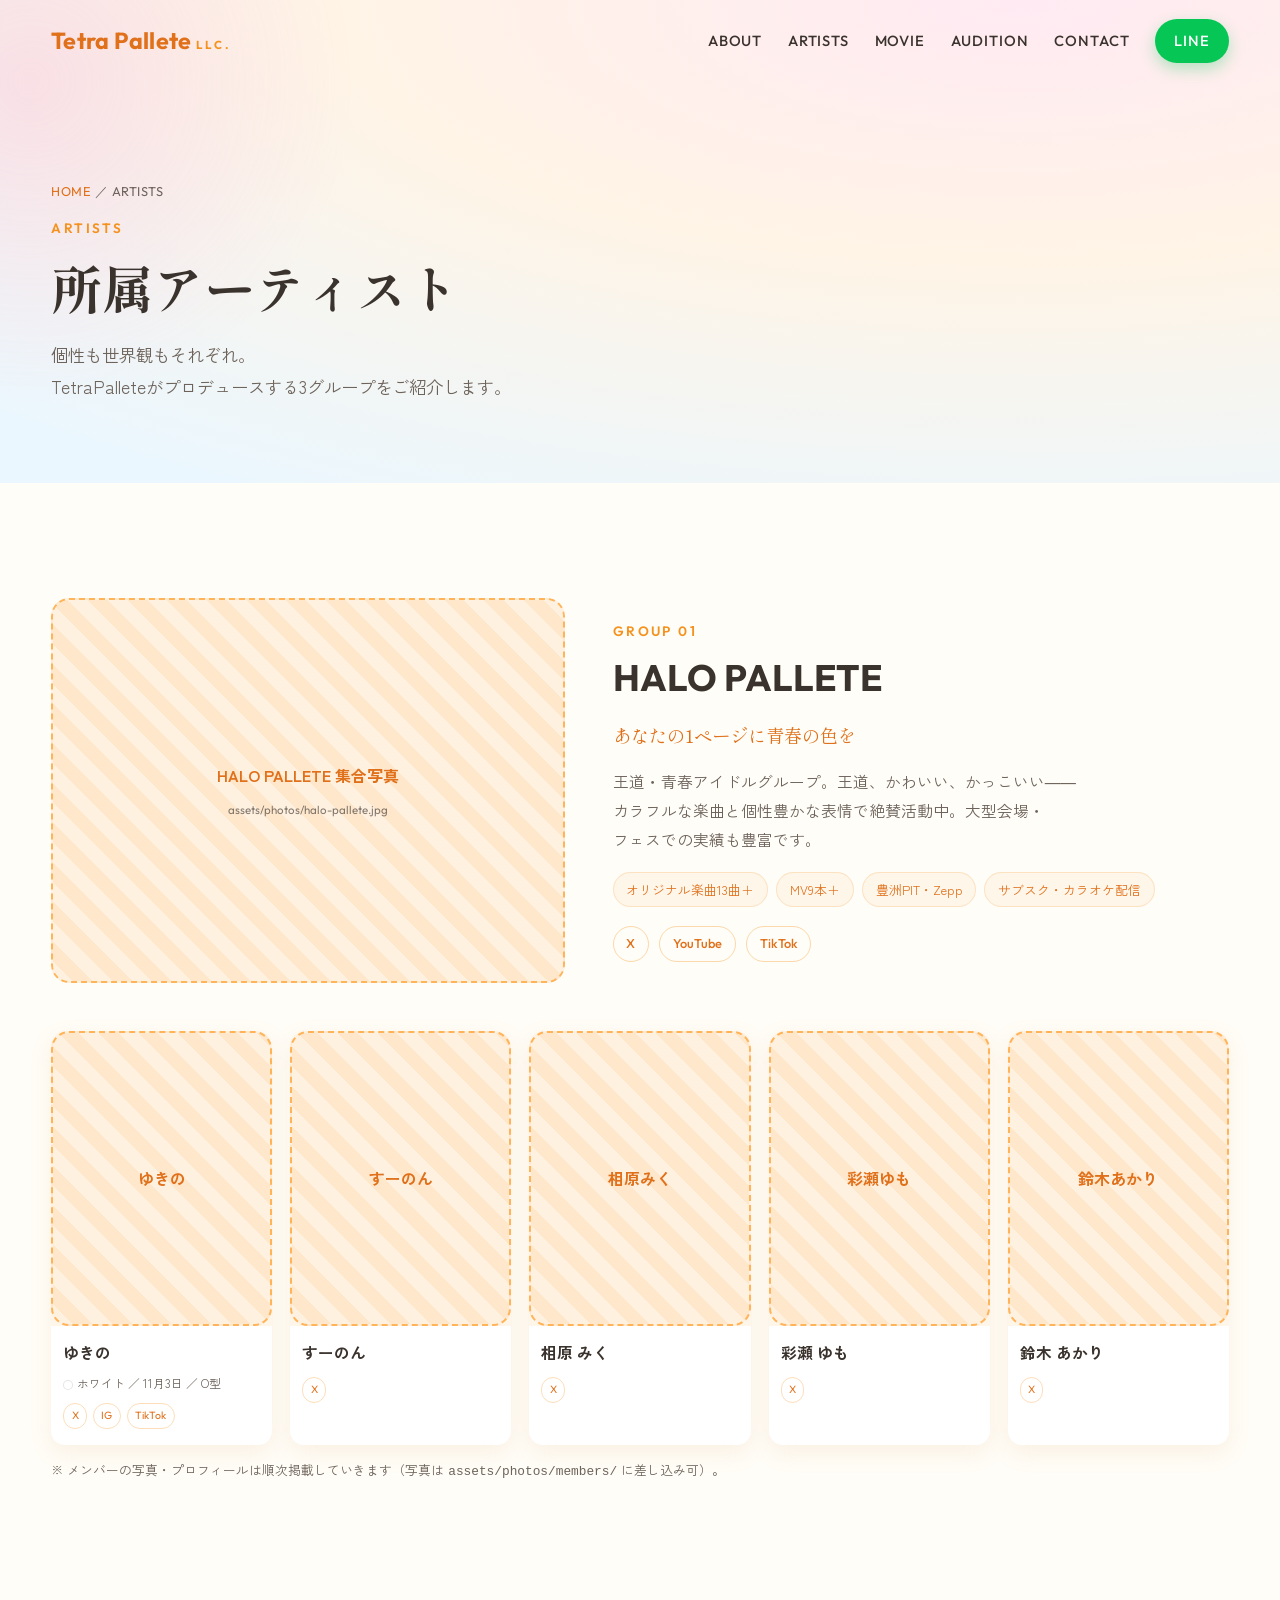
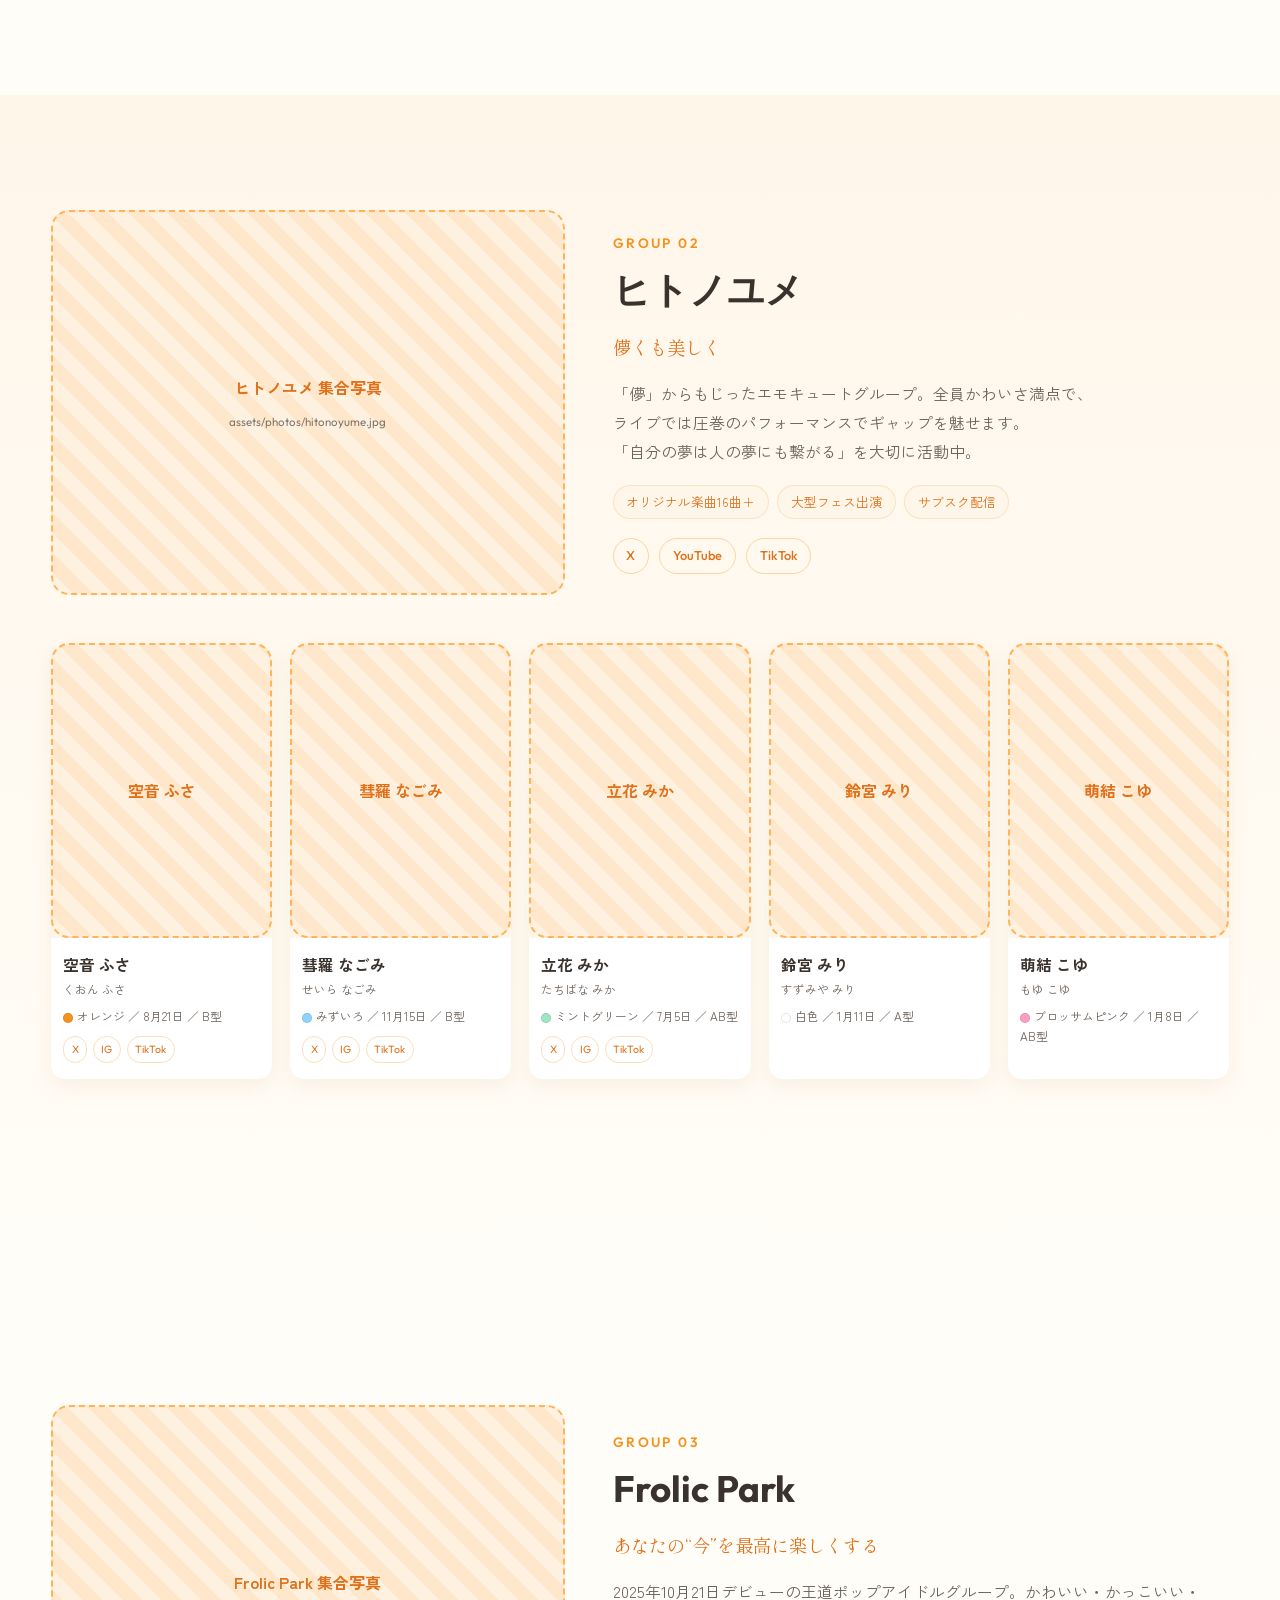
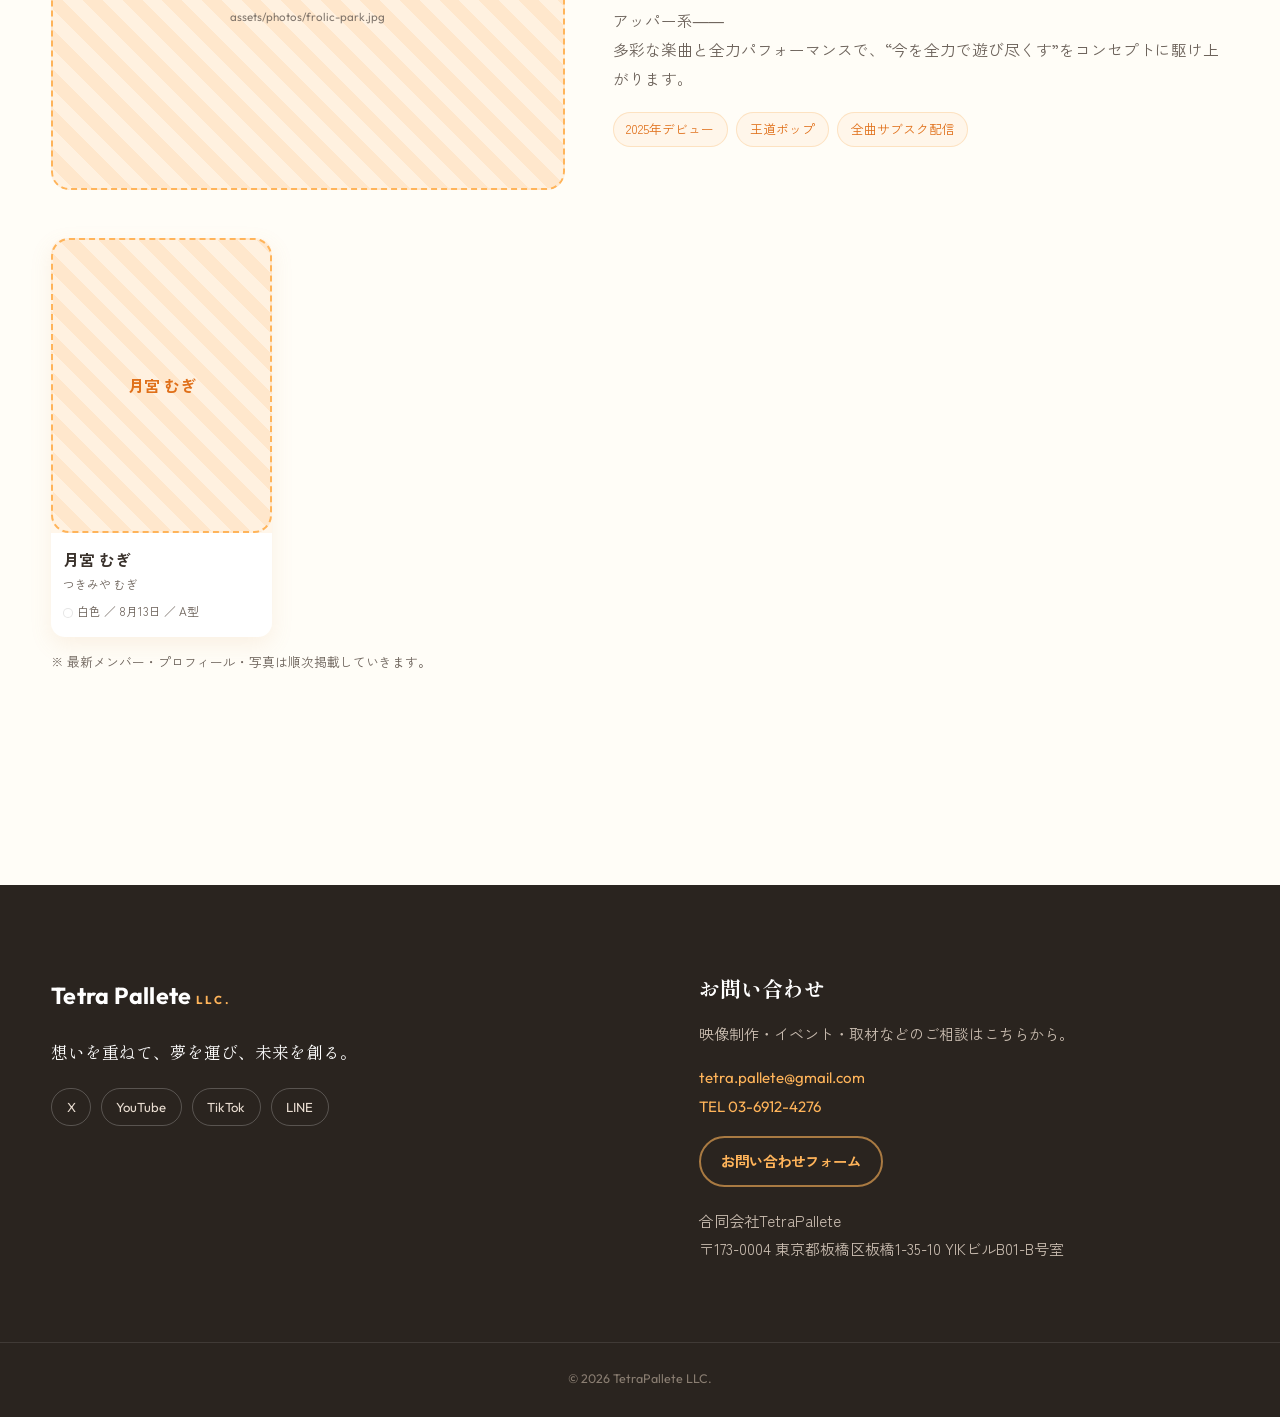
==== artists.html @ 18741660 "TetraPallete 公式サイト 初版（TOP/ARTISTS/MOVIE/AUDITION/CONTACT） - 静的サイト（HTML/CSS/JS）。写真・ロゴ・動画・フォーム送信先は差し込み" ====
<!DOCTYPE html>
<html lang="ja">
<head>
<meta charset="UTF-8">
<meta name="viewport" content="width=device-width, initial-scale=1.0">
<title>アーティスト｜合同会社TetraPallete（HALO PALLETE・ヒトノユメ・Frolic Park）</title>
<meta name="description" content="合同会社TetraPalleteの所属アーティスト。HALO PALLETE・ヒトノユメ・Frolic Park、各グループのコンセプトとメンバープロフィールを紹介します。">
<meta property="og:title" content="アーティスト｜合同会社TetraPallete">
<meta property="og:description" content="HALO PALLETE・ヒトノユメ・Frolic Park。所属アーティストを紹介。">
<meta property="og:type" content="website">
<link rel="icon" href="assets/logo/favicon.svg" type="image/svg+xml">
<link rel="preconnect" href="https://fonts.googleapis.com">
<link rel="preconnect" href="https://fonts.gstatic.com" crossorigin>
<link href="https://fonts.googleapis.com/css2?family=Outfit:wght@400;500;600;700&family=Shippori+Mincho:wght@500;600;700&family=Zen+Kaku+Gothic+New:wght@400;500;700&display=swap" rel="stylesheet">
<link rel="stylesheet" href="css/style.css">
</head>
<body id="top">

<header class="site-header" id="siteHeader">
  <div class="container header__inner">
    <a class="logo" href="index.html" aria-label="TetraPallete ホーム">
      <img class="logo__img" src="assets/logo/logo.svg" alt="合同会社TetraPallete" onerror="this.classList.add('is-missing')">
      <span class="logo__fallback">Tetra&nbsp;Pallete<small>LLC.</small></span>
    </a>
    <nav class="nav" id="nav">
      <a href="index.html#about">ABOUT</a>
      <a href="artists.html" aria-current="page">ARTISTS</a>
      <a href="movie.html">MOVIE</a>
      <a href="audition.html">AUDITION</a>
      <a href="contact.html">CONTACT</a>
      <a class="btn-line" href="https://lin.ee/KdHDhzV" target="_blank" rel="noopener">LINE</a>
    </nav>
    <button class="nav-toggle" id="navToggle" aria-label="メニューを開く" aria-expanded="false"><span></span><span></span><span></span></button>
  </div>
</header>

<section class="page-hero">
  <div class="hero__blob hero__blob--1" aria-hidden="true"></div>
  <div class="container page-hero__inner">
    <p class="crumb"><a href="index.html">HOME</a> ／ ARTISTS</p>
    <p class="page-hero__en">ARTISTS</p>
    <h1 class="page-hero__title">所属アーティスト</h1>
    <p class="page-hero__lead">個性も世界観もそれぞれ。TetraPalleteがプロデュースする3グループをご紹介します。</p>
  </div>
</section>

<!-- HALO PALLETE -->
<section class="section" id="halo">
  <div class="container group-block">
    <div class="group-head">
      <div class="frame frame--artist" style="aspect-ratio:4/3">
        <img src="assets/photos/halo-pallete.jpg" alt="HALO PALLETE" onerror="this.classList.add('is-missing')">
        <span class="frame__label">HALO PALLETE 集合写真<small>assets/photos/halo-pallete.jpg</small></span>
      </div>
      <div>
        <p class="page-hero__en">GROUP 01</p>
        <h2 class="group-head__name">HALO PALLETE</h2>
        <p class="group-head__concept">あなたの1ページに青春の色を</p>
        <p class="group-head__desc">王道・青春アイドルグループ。王道、かわいい、かっこいい――カラフルな楽曲と個性豊かな表情で絶賛活動中。大型会場・フェスでの実績も豊富です。</p>
        <div class="tagrow"><span>オリジナル楽曲13曲＋</span><span>MV9本＋</span><span>豊洲PIT・Zepp</span><span>サブスク・カラオケ配信</span></div>
        <div class="artist__sns">
          <a href="https://x.com/halopallete" target="_blank" rel="noopener">X</a>
          <a href="https://www.youtube.com/@halopallete2347" target="_blank" rel="noopener">YouTube</a>
          <a href="https://www.tiktok.com/@halopallete" target="_blank" rel="noopener">TikTok</a>
        </div>
      </div>
    </div>
    <div class="member-grid">
      <article class="member"><div class="frame"><img src="assets/photos/members/halo-yukino.jpg" alt="ゆきの" onerror="this.classList.add('is-missing')"><span class="frame__label">ゆきの</span></div><div class="member__body"><p class="member__name">ゆきの</p><p class="member__meta"><span class="member__color" style="background:#fff"></span>ホワイト ／ 11月3日 ／ O型</p><div class="member__sns"><a href="https://x.com/HLPL_yukino" target="_blank" rel="noopener">X</a><a href="https://www.instagram.com/yukino.113/" target="_blank" rel="noopener">IG</a><a href="https://www.tiktok.com/@hlpl_yukino" target="_blank" rel="noopener">TikTok</a></div></div></article>
      <article class="member"><div class="frame"><img src="assets/photos/members/halo-suunon.jpg" alt="すーのん" onerror="this.classList.add('is-missing')"><span class="frame__label">すーのん</span></div><div class="member__body"><p class="member__name">すーのん</p><div class="member__sns"><a href="https://x.com/HLPL_suunon" target="_blank" rel="noopener">X</a></div></div></article>
      <article class="member"><div class="frame"><img src="assets/photos/members/halo-miku.jpg" alt="相原みく" onerror="this.classList.add('is-missing')"><span class="frame__label">相原みく</span></div><div class="member__body"><p class="member__name">相原 みく</p><div class="member__sns"><a href="https://x.com/HLPL_miku" target="_blank" rel="noopener">X</a></div></div></article>
      <article class="member"><div class="frame"><img src="assets/photos/members/halo-yumo.jpg" alt="彩瀬ゆも" onerror="this.classList.add('is-missing')"><span class="frame__label">彩瀬ゆも</span></div><div class="member__body"><p class="member__name">彩瀬 ゆも</p><div class="member__sns"><a href="https://x.com/HLPL_yumo" target="_blank" rel="noopener">X</a></div></div></article>
      <article class="member"><div class="frame"><img src="assets/photos/members/halo-akari.jpg" alt="鈴木あかり" onerror="this.classList.add('is-missing')"><span class="frame__label">鈴木あかり</span></div><div class="member__body"><p class="member__name">鈴木 あかり</p><div class="member__sns"><a href="https://x.com/HLPL_akari" target="_blank" rel="noopener">X</a></div></div></article>
    </div>
    <p class="cform__note">※ メンバーの写真・プロフィールは順次掲載していきます（写真は <code>assets/photos/members/</code> に差し込み可）。</p>
  </div>
</section>

<!-- ヒトノユメ -->
<section class="section section--tint" id="hitonoyume">
  <div class="container group-block">
    <div class="group-head">
      <div class="frame frame--artist" style="aspect-ratio:4/3">
        <img src="assets/photos/hitonoyume.jpg" alt="ヒトノユメ" onerror="this.classList.add('is-missing')">
        <span class="frame__label">ヒトノユメ 集合写真<small>assets/photos/hitonoyume.jpg</small></span>
      </div>
      <div>
        <p class="page-hero__en">GROUP 02</p>
        <h2 class="group-head__name">ヒトノユメ</h2>
        <p class="group-head__concept">儚くも美しく</p>
        <p class="group-head__desc">「儚」からもじったエモキュートグループ。全員かわいさ満点で、ライブでは圧巻のパフォーマンスでギャップを魅せます。「自分の夢は人の夢にも繋がる」を大切に活動中。</p>
        <div class="tagrow"><span>オリジナル楽曲16曲＋</span><span>大型フェス出演</span><span>サブスク配信</span></div>
        <div class="artist__sns">
          <a href="https://x.com/Hitonoyume_info" target="_blank" rel="noopener">X</a>
          <a href="https://www.youtube.com/@Hitonoyume" target="_blank" rel="noopener">YouTube</a>
          <a href="https://www.tiktok.com/@hitonoyume" target="_blank" rel="noopener">TikTok</a>
        </div>
      </div>
    </div>
    <div class="member-grid">
      <article class="member"><div class="frame"><img src="assets/photos/members/hito-fusa.jpg" alt="空音ふさ" onerror="this.classList.add('is-missing')"><span class="frame__label">空音 ふさ</span></div><div class="member__body"><p class="member__name">空音 ふさ</p><p class="member__kana">くおん ふさ</p><p class="member__meta"><span class="member__color" style="background:#F5921E"></span>オレンジ ／ 8月21日 ／ B型</p><div class="member__sns"><a href="https://x.com/hitonoyume_fusa" target="_blank" rel="noopener">X</a><a href="https://www.instagram.com/hitonoyume_fusa/" target="_blank" rel="noopener">IG</a><a href="https://www.tiktok.com/@hitonoyume_fusa" target="_blank" rel="noopener">TikTok</a></div></div></article>
      <article class="member"><div class="frame"><img src="assets/photos/members/hito-nagomi.jpg" alt="彗羅なごみ" onerror="this.classList.add('is-missing')"><span class="frame__label">彗羅 なごみ</span></div><div class="member__body"><p class="member__name">彗羅 なごみ</p><p class="member__kana">せいら なごみ</p><p class="member__meta"><span class="member__color" style="background:#8FD3FF"></span>みずいろ ／ 11月15日 ／ B型</p><div class="member__sns"><a href="https://x.com/hitonoyume_Nago" target="_blank" rel="noopener">X</a><a href="https://www.instagram.com/hitonoyume_nagomi" target="_blank" rel="noopener">IG</a><a href="https://www.tiktok.com/@hitonoyume_nagomi" target="_blank" rel="noopener">TikTok</a></div></div></article>
      <article class="member"><div class="frame"><img src="assets/photos/members/hito-mika.jpg" alt="立花みか" onerror="this.classList.add('is-missing')"><span class="frame__label">立花 みか</span></div><div class="member__body"><p class="member__name">立花 みか</p><p class="member__kana">たちばな みか</p><p class="member__meta"><span class="member__color" style="background:#9FE7C4"></span>ミントグリーン ／ 7月5日 ／ AB型</p><div class="member__sns"><a href="https://x.com/hitonoyume_mika" target="_blank" rel="noopener">X</a><a href="https://www.instagram.com/mika__tachibana/" target="_blank" rel="noopener">IG</a><a href="https://www.tiktok.com/@mika__tachibana" target="_blank" rel="noopener">TikTok</a></div></div></article>
      <article class="member"><div class="frame"><img src="assets/photos/members/hito-miri.jpg" alt="鈴宮みり" onerror="this.classList.add('is-missing')"><span class="frame__label">鈴宮 みり</span></div><div class="member__body"><p class="member__name">鈴宮 みり</p><p class="member__kana">すずみや みり</p><p class="member__meta"><span class="member__color" style="background:#fff"></span>白色 ／ 1月11日 ／ A型</p></div></article>
      <article class="member"><div class="frame"><img src="assets/photos/members/hito-koyu.jpg" alt="萌結こゆ" onerror="this.classList.add('is-missing')"><span class="frame__label">萌結 こゆ</span></div><div class="member__body"><p class="member__name">萌結 こゆ</p><p class="member__kana">もゆ こゆ</p><p class="member__meta"><span class="member__color" style="background:#FF9DC5"></span>ブロッサムピンク ／ 1月8日 ／ AB型</p></div></article>
    </div>
  </div>
</section>

<!-- Frolic Park -->
<section class="section" id="frolic">
  <div class="container group-block">
    <div class="group-head">
      <div class="frame frame--artist" style="aspect-ratio:4/3">
        <img src="assets/photos/frolic-park.jpg" alt="Frolic Park" onerror="this.classList.add('is-missing')">
        <span class="frame__label">Frolic Park 集合写真<small>assets/photos/frolic-park.jpg</small></span>
      </div>
      <div>
        <p class="page-hero__en">GROUP 03</p>
        <h2 class="group-head__name">Frolic Park</h2>
        <p class="group-head__concept">あなたの“今”を最高に楽しくする</p>
        <p class="group-head__desc">2025年10月21日デビューの王道ポップアイドルグループ。かわいい・かっこいい・アッパー系――多彩な楽曲と全力パフォーマンスで、“今を全力で遊び尽くす”をコンセプトに駆け上がります。</p>
        <div class="tagrow"><span>2025年デビュー</span><span>王道ポップ</span><span>全曲サブスク配信</span></div>
      </div>
    </div>
    <div class="member-grid">
      <article class="member"><div class="frame"><img src="assets/photos/members/frolic-mugi.jpg" alt="月宮むぎ" onerror="this.classList.add('is-missing')"><span class="frame__label">月宮 むぎ</span></div><div class="member__body"><p class="member__name">月宮 むぎ</p><p class="member__kana">つきみや むぎ</p><p class="member__meta"><span class="member__color" style="background:#fff"></span>白色 ／ 8月13日 ／ A型</p></div></article>
    </div>
    <p class="cform__note">※ 最新メンバー・プロフィール・写真は順次掲載していきます。</p>
  </div>
</section>

<footer class="footer">
  <div class="container footer__grid">
    <div class="footer__brand">
      <a class="logo logo--footer" href="index.html" aria-label="TetraPallete">
        <img class="logo__img" src="assets/logo/logo.svg" alt="合同会社TetraPallete" onerror="this.classList.add('is-missing')">
        <span class="logo__fallback">Tetra&nbsp;Pallete<small>LLC.</small></span>
      </a>
      <p class="footer__tagline">想いを重ねて、夢を運び、未来を創る。</p>
      <div class="footer__sns">
        <a href="https://x.com/halopallete" target="_blank" rel="noopener">X</a>
        <a href="https://www.youtube.com/@halopallete2347" target="_blank" rel="noopener">YouTube</a>
        <a href="https://www.tiktok.com/@halopallete" target="_blank" rel="noopener">TikTok</a>
        <a href="https://lin.ee/KdHDhzV" target="_blank" rel="noopener">LINE</a>
      </div>
    </div>
    <div class="footer__contact">
      <h3>お問い合わせ</h3>
      <p>映像制作・イベント・取材などのご相談はこちらから。</p>
      <p class="footer__line"><a href="mailto:tetra.pallete@gmail.com">tetra.pallete@gmail.com</a><br><a href="tel:0369124276">TEL 03-6912-4276</a></p>
      <a class="btn btn--ghost btn--sm" href="contact.html">お問い合わせフォーム</a>
      <p class="footer__company">合同会社TetraPallete<br>〒173-0004 東京都板橋区板橋1-35-10 YIKビルB01-B号室</p>
    </div>
  </div>
  <p class="footer__copy">© <span id="year"></span> TetraPallete LLC.</p>
</footer>

<script src="js/main.js"></script>
</body>
</html>
---- css/style.css ----
/* ===== TetraPallete TOP ===== */
:root{
  --orange:#F5921E; --orange-d:#E0701A; --orange-l:#FFB45A;
  --ink:#3a322c; --ink-soft:#6d635b;
  --cream:#FFFDF7; --cream2:#FFF6EA;
  --pink:#FF9DC5; --sky:#8FD3FF; --mint:#9FE7C4; --purple:#C9AEF5; --yellow:#FFD86B;
  --line-green:#06C755;
  --maxw:1180px;
  --r:18px;
  --font-jp:"Zen Kaku Gothic New",-apple-system,"Hiragino Kaku Gothic ProN","Noto Sans JP",sans-serif;
  --font-mincho:"Shippori Mincho",serif;
  --font-en:"Outfit",sans-serif;
  --sh:0 14px 40px rgba(214,120,40,.14);
}
*{box-sizing:border-box;margin:0;padding:0}
html{scroll-behavior:smooth}
body{
  font-family:var(--font-jp); color:var(--ink); background:var(--cream);
  line-height:1.85; -webkit-font-smoothing:antialiased; overflow-x:hidden;
  word-break:keep-all; overflow-wrap:anywhere;
}
img{max-width:100%;display:block}
a{color:inherit;text-decoration:none}
.container{width:min(var(--maxw),92%);margin-inline:auto}
.section{padding:clamp(64px,9vw,120px) 0}
.section--tint{background:linear-gradient(180deg,var(--cream2),var(--cream))}

/* ---- Section heads ---- */
.sec-head{margin-bottom:clamp(34px,5vw,56px)}
.sec-head__en{
  font-family:var(--font-en);font-weight:600;letter-spacing:.18em;font-size:.82rem;
  color:var(--orange);display:inline-block;position:relative;padding-left:42px
}
.sec-head__en::before{content:"";position:absolute;left:0;top:50%;width:30px;height:2px;background:var(--orange);border-radius:2px}
.sec-head__ja{font-family:var(--font-mincho);font-weight:600;font-size:clamp(1.7rem,4.4vw,2.7rem);line-height:1.35;margin-top:.4em;letter-spacing:.02em}
.sec-head__note{margin-top:1em;color:var(--ink-soft);font-size:clamp(.92rem,2.4vw,1rem)}
.sec-head--light .sec-head__ja,.sec-head--light .sec-head__note{color:#fff}
.sec-head--light .sec-head__en{color:var(--orange-l)}
.sec-head--light .sec-head__en::before{background:var(--orange-l)}

/* ---- Buttons ---- */
.btn{display:inline-flex;align-items:center;gap:.5em;font-weight:700;font-size:.98rem;
  padding:.95em 1.9em;border-radius:999px;transition:transform .25s,box-shadow .25s,background .25s;will-change:transform}
.btn--primary{background:linear-gradient(135deg,var(--orange-l),var(--orange));color:#fff;box-shadow:0 10px 24px rgba(245,146,30,.35)}
.btn--primary:hover{transform:translateY(-3px);box-shadow:0 16px 30px rgba(245,146,30,.45)}
.btn--ghost{border:2px solid rgba(245,146,30,.55);color:var(--orange-d);background:rgba(255,255,255,.5)}
.btn--ghost:hover{background:var(--orange);color:#fff;border-color:var(--orange);transform:translateY(-3px)}
.btn--sm{padding:.7em 1.4em;font-size:.9rem}
.btn--line-lg,.btn--line{background:var(--line-green);color:#fff;box-shadow:0 10px 24px rgba(6,199,85,.3)}
.btn--line-lg{font-size:1.05rem;padding:1.05em 2.4em}
.btn--line-lg:hover{transform:translateY(-3px);box-shadow:0 16px 30px rgba(6,199,85,.42)}

/* ===== Header ===== */
.site-header{position:fixed;inset:0 0 auto 0;z-index:50;transition:background .3s,box-shadow .3s,padding .3s;padding:18px 0}
.site-header.scrolled{background:rgba(255,253,247,.9);backdrop-filter:blur(10px);box-shadow:0 4px 24px rgba(180,120,40,.1);padding:10px 0}
.header__inner{display:flex;align-items:center;justify-content:space-between;gap:20px}
.logo{display:flex;align-items:center;height:46px}
.logo__img{height:46px;width:auto}
.logo__img.is-missing{display:none}
.logo__fallback{display:none;font-family:var(--font-en);font-weight:700;font-size:1.45rem;color:var(--orange-d);letter-spacing:.01em;line-height:1}
.logo__fallback small{font-size:.5em;letter-spacing:.2em;margin-left:.4em;vertical-align:.4em;color:var(--orange)}
.logo__img.is-missing + .logo__fallback{display:inline-flex;align-items:baseline}
.nav{display:flex;align-items:center;gap:clamp(14px,2vw,30px)}
.nav>a{font-family:var(--font-en);font-weight:500;font-size:.92rem;letter-spacing:.06em;color:var(--ink);position:relative;padding:4px 0;transition:color .2s}
.nav>a:not(.btn-line)::after{content:"";position:absolute;left:0;bottom:-2px;width:0;height:2px;background:var(--orange);border-radius:2px;transition:width .25s}
.nav>a:not(.btn-line):hover{color:var(--orange-d)}
.nav>a:not(.btn-line):hover::after{width:100%}
.btn-line{background:var(--line-green);color:#fff!important;padding:.55em 1.3em!important;border-radius:999px;font-weight:700;box-shadow:0 6px 16px rgba(6,199,85,.3)}
.btn-line:hover{transform:translateY(-2px)}
.nav-toggle{display:none;flex-direction:column;gap:5px;background:none;border:0;cursor:pointer;padding:8px}
.nav-toggle span{width:26px;height:2px;background:var(--ink);border-radius:2px;transition:.3s}

/* ===== Hero ===== */
.hero{position:relative;min-height:100svh;display:flex;align-items:center;
  background:radial-gradient(120% 90% at 80% 0%,#FFEAF3 0%,#FFF4E6 35%,#EAF7FF 70%,var(--cream) 100%);
  overflow:hidden;padding:120px 0 80px}
.hero__confetti{position:absolute;inset:0;width:100%;height:100%;pointer-events:none;z-index:1}
.hero__blob{position:absolute;border-radius:50%;filter:blur(2px);opacity:.5;z-index:0}
.hero__blob--1{width:46vmax;height:46vmax;left:-16vmax;top:-12vmax;background:radial-gradient(circle at 40% 40%,rgba(255,157,197,.6),transparent 65%)}
.hero__blob--2{width:40vmax;height:40vmax;right:-14vmax;bottom:-14vmax;background:radial-gradient(circle at 50% 50%,rgba(143,211,255,.55),transparent 65%)}
.hero__inner{position:relative;z-index:2;display:grid;grid-template-columns:1.05fr .95fr;align-items:center;gap:clamp(24px,4vw,56px)}
.hero__eyebrow{font-family:var(--font-en);font-weight:600;letter-spacing:.16em;color:var(--orange-d);font-size:clamp(.78rem,2vw,.95rem);margin-bottom:1em}
.hero__eyebrow span{color:var(--orange)}
.hero__title{font-family:var(--font-mincho);font-weight:700;font-size:clamp(2.3rem,7vw,4.4rem);line-height:1.28;letter-spacing:.02em}
.hero__title .line{display:block;opacity:0;transform:translateY(24px);animation:riseIn .9s cubic-bezier(.2,.7,.2,1) forwards}
.hero__title .line:nth-child(1){animation-delay:.15s}
.hero__title .line:nth-child(2){animation-delay:.32s}
.hero__title .line:nth-child(3){animation-delay:.49s}
.hero__title .accent{color:var(--orange);position:relative;width:fit-content}
.hero__title .accent::after{content:"";position:absolute;left:-2%;right:-2%;bottom:.12em;height:.18em;background:linear-gradient(90deg,var(--yellow),var(--pink));z-index:-1;border-radius:4px;opacity:.7}
.hero__lead{margin-top:1.4em;color:var(--ink-soft);font-size:clamp(.95rem,2.6vw,1.12rem)}
.hero__cta{margin-top:2em;display:flex;flex-wrap:wrap;gap:14px}
.hero__visual{position:relative}
.hero__scroll{position:absolute;left:50%;bottom:26px;transform:translateX(-50%);width:26px;height:42px;border:2px solid rgba(120,90,60,.4);border-radius:14px;z-index:3}
.hero__scroll span{position:absolute;left:50%;top:8px;width:4px;height:8px;margin-left:-2px;background:var(--orange);border-radius:2px;animation:scrollDot 1.6s infinite}
@keyframes scrollDot{0%{opacity:0;transform:translateY(0)}30%{opacity:1}70%{opacity:1}100%{opacity:0;transform:translateY(14px)}}
@keyframes riseIn{to{opacity:1;transform:none}}

/* ===== Placeholder frame ===== */
.frame{position:relative;border-radius:var(--r);overflow:hidden;background:var(--cream2)}
.frame img{width:100%;height:100%;object-fit:cover}
.frame img.is-missing{opacity:0}
.frame__label{display:none;position:absolute;inset:0;flex-direction:column;align-items:center;justify-content:center;gap:.5em;
  text-align:center;color:var(--orange-d);font-weight:700;font-size:clamp(.85rem,2.2vw,1rem);padding:18px;
  background:repeating-linear-gradient(45deg,#FFF1E0,#FFF1E0 14px,#FFE7CC 14px,#FFE7CC 28px);
  border:2px dashed var(--orange-l);border-radius:var(--r)}
.frame__label small{font-family:var(--font-en);font-weight:400;font-size:.72em;color:var(--ink-soft);opacity:.85}
.frame img.is-missing + .frame__label{display:flex}
.frame--hero{aspect-ratio:4/5;box-shadow:var(--sh);rotate:1.5deg;transition:rotate .5s}
.frame--hero:hover{rotate:0deg}
.frame--artist{aspect-ratio:4/5}

/* ===== About ===== */
.about__lead{text-align:center;color:var(--ink-soft);font-size:clamp(.95rem,2.5vw,1.1rem);margin-bottom:clamp(40px,6vw,64px)}
.about__lead b{color:var(--orange-d)}
.biz{display:grid;grid-template-columns:repeat(3,1fr);gap:clamp(18px,2.5vw,28px)}
.biz__card{background:#fff;border-radius:var(--r);padding:clamp(26px,3vw,38px);box-shadow:0 10px 30px rgba(210,150,90,.1);
  border:1px solid rgba(245,146,30,.1);transition:transform .3s,box-shadow .3s}
.biz__card:hover{transform:translateY(-6px);box-shadow:0 20px 44px rgba(245,146,30,.2)}
.biz__icon{display:inline-flex;align-items:center;justify-content:center;width:84px;height:84px;border-radius:50%;background:var(--cream2);margin-bottom:18px}
.biz__card h3{font-family:var(--font-mincho);font-weight:600;font-size:1.3rem;margin-bottom:.5em}
.biz__card p{color:var(--ink-soft);font-size:.96rem}
.biz__more{display:inline-block;margin-top:1em;color:var(--orange-d);font-weight:700;font-size:.92rem}
.biz__more:hover{text-decoration:underline}
.stats{list-style:none;display:grid;grid-template-columns:repeat(4,1fr);gap:18px;margin-top:clamp(48px,7vw,80px);
  background:linear-gradient(135deg,#fff,var(--cream2));border-radius:var(--r);padding:clamp(28px,4vw,44px);box-shadow:0 12px 34px rgba(210,150,90,.12)}
.stats li{text-align:center;display:flex;flex-direction:column;gap:.3em}
.stats b{font-family:var(--font-en);font-weight:700;font-size:clamp(2rem,5vw,2.9rem);color:var(--orange);line-height:1}
.stats span{font-size:.86rem;color:var(--ink-soft)}

/* ===== Artists ===== */
.artist-grid{display:grid;grid-template-columns:repeat(3,1fr);gap:clamp(20px,3vw,34px)}
.artist{background:#fff;border-radius:var(--r);overflow:hidden;box-shadow:0 12px 34px rgba(210,150,90,.13);
  transition:transform .35s,box-shadow .35s}
.artist:hover{transform:translateY(-8px)}
.artist:nth-child(even){transform:translateY(22px)}
.artist:nth-child(even):hover{transform:translateY(14px)}
.artist__body{padding:24px clamp(20px,2.4vw,28px) 28px;position:relative}
.artist__body::before{content:"";position:absolute;left:0;top:0;width:100%;height:6px}
.artist--halo .artist__body::before{background:linear-gradient(90deg,var(--yellow),var(--pink))}
.artist--hito .artist__body::before{background:linear-gradient(90deg,var(--purple),var(--sky))}
.artist--frolic .artist__body::before{background:linear-gradient(90deg,var(--orange-l),var(--mint))}
.artist__name{font-family:var(--font-en);font-weight:700;font-size:1.45rem;letter-spacing:.01em}
.artist__concept{font-family:var(--font-mincho);color:var(--orange-d);font-size:1rem;margin:.3em 0 .8em}
.artist__desc{color:var(--ink-soft);font-size:.92rem;margin-bottom:1.2em}
.artist__sns{display:flex;flex-wrap:wrap;gap:10px}
.artist__sns a{font-family:var(--font-en);font-size:.8rem;font-weight:500;padding:.4em 1em;border-radius:999px;
  border:1.5px solid rgba(245,146,30,.35);color:var(--orange-d);transition:.25s}
.artist__sns a:hover{background:var(--orange);color:#fff;border-color:var(--orange)}

/* ===== Movie ===== */
.movie{background:#241f1b;position:relative}
.movie .container{position:relative;z-index:1}
.movie__tabs{display:flex;flex-wrap:wrap;gap:10px;margin-bottom:clamp(26px,3.5vw,40px)}
.tab{font-family:var(--font-en);font-weight:500;font-size:.88rem;letter-spacing:.04em;color:#cdbfb2;
  background:rgba(255,255,255,.06);border:1px solid rgba(255,255,255,.14);padding:.55em 1.3em;border-radius:999px;cursor:pointer;transition:.25s}
.tab:hover{color:#fff;border-color:var(--orange)}
.tab.is-active{background:var(--orange);color:#fff;border-color:var(--orange)}
.movie__grid{display:grid;grid-template-columns:repeat(3,1fr);gap:clamp(14px,2vw,22px)}
.video{position:relative;border:0;padding:0;cursor:pointer;border-radius:14px;overflow:hidden;background:#000;
  aspect-ratio:16/9;display:block;width:100%;transition:transform .3s,box-shadow .3s}
.video--lg{grid-column:span 2;grid-row:span 2}
.video:hover{transform:translateY(-4px);box-shadow:0 18px 40px rgba(0,0,0,.5)}
.video__thumb{position:absolute;inset:0;background:
  linear-gradient(135deg,rgba(245,146,30,.35),rgba(201,174,245,.3)),
  repeating-linear-gradient(45deg,#2c2620,#2c2620 18px,#322b24 18px,#322b24 36px)}
.video__thumb::after{content:"";position:absolute;top:10px;right:12px;width:8px;height:8px;border-radius:50%;
  background:rgba(255,255,255,.45);box-shadow:0 0 0 4px rgba(255,255,255,.12)}
.video__play{position:absolute;top:50%;left:50%;width:56px;height:56px;transform:translate(-50%,-50%);
  border-radius:50%;background:rgba(255,255,255,.92);transition:.25s}
.video__play::after{content:"";position:absolute;top:50%;left:54%;transform:translate(-50%,-50%);
  border-left:16px solid var(--orange);border-top:10px solid transparent;border-bottom:10px solid transparent}
.video:hover .video__play{transform:translate(-50%,-50%) scale(1.12);background:#fff}
.video__meta{position:absolute;left:0;right:0;bottom:0;padding:30px 16px 14px;text-align:left;
  background:linear-gradient(transparent,rgba(0,0,0,.78));color:#fff;display:flex;flex-direction:column}
.video__meta b{font-weight:700;font-size:1rem}
.video__meta small{font-family:var(--font-en);font-size:.72rem;opacity:.8}
.video iframe{position:absolute;inset:0;width:100%;height:100%;border:0}
.video.shake{animation:shake .45s}
@keyframes shake{0%,100%{transform:translateX(0)}20%,60%{transform:translateX(-5px)}40%,80%{transform:translateX(5px)}}
.movie__cta{text-align:center;margin-top:clamp(36px,5vw,56px);color:#e9ddd1}
.movie__cta p{margin-bottom:1.1em;font-size:1.02rem}
.movie__cta-btns,.audition__btns{display:flex;flex-wrap:wrap;gap:14px;justify-content:center}
.btn--ghost-d{border-color:rgba(255,180,90,.6);color:var(--orange-l);background:transparent}
.btn--ghost-d:hover{background:var(--orange);color:#fff;border-color:var(--orange)}
.btn--on-color{border-color:rgba(255,255,255,.85);color:#fff;background:rgba(255,255,255,.12)}
.btn--on-color:hover{background:#fff;color:var(--orange-d);border-color:#fff}
.sec-more{text-align:center;margin-top:clamp(34px,5vw,52px)}

/* ===== Audition ===== */
.audition{position:relative;padding:clamp(70px,10vw,120px) 0;overflow:hidden;
  background:linear-gradient(120deg,#FF9DC5,#FFB45A 45%,#8FD3FF);color:#fff}
.audition::before,.audition::after{content:"";position:absolute;border-radius:50%;background:rgba(255,255,255,.18);filter:blur(4px)}
.audition::before{width:24vmax;height:24vmax;left:-8vmax;bottom:-10vmax}
.audition::after{width:18vmax;height:18vmax;right:-6vmax;top:-8vmax}
.audition__inner{position:relative;z-index:1;text-align:center}
.audition__en{font-family:var(--font-en);font-weight:600;letter-spacing:.2em;font-size:.9rem;opacity:.95}
.audition h2{font-family:var(--font-mincho);font-weight:700;font-size:clamp(2rem,6vw,3.2rem);line-height:1.3;margin:.3em 0 .5em;text-shadow:0 4px 18px rgba(180,90,40,.25)}
.audition p{font-size:clamp(.95rem,2.6vw,1.1rem);margin-bottom:1.8em;text-shadow:0 2px 10px rgba(180,90,40,.2)}
.audition .btn--line-lg{background:#fff;color:var(--line-green)}
.audition .btn--line-lg:hover{background:#f3fff8}

/* ===== News ===== */
.embed-ph{aspect-ratio:16/7;border-radius:var(--r);display:flex;flex-direction:column;align-items:center;justify-content:center;gap:.6em;
  text-align:center;color:var(--orange-d);font-weight:700;
  background:repeating-linear-gradient(45deg,#FFF1E0,#FFF1E0 14px,#FFE7CC 14px,#FFE7CC 28px);border:2px dashed var(--orange-l)}
.embed-ph small{font-weight:400;color:var(--ink-soft)}

/* ===== Footer ===== */
.footer{background:#2a241f;color:#e9ddd1;padding:clamp(54px,7vw,84px) 0 28px}
.footer__grid{display:grid;grid-template-columns:1.1fr 1fr;gap:clamp(34px,5vw,64px)}
.logo--footer{height:54px;margin-bottom:14px}
.logo--footer .logo__img{height:54px}
.logo--footer .logo__fallback{color:#fff}
.logo--footer .logo__fallback small{color:var(--orange-l)}
.footer__tagline{font-family:var(--font-mincho);font-size:1.05rem;color:#fff;margin-bottom:1.2em}
.footer__sns{display:flex;flex-wrap:wrap;gap:10px}
.footer__sns a{font-family:var(--font-en);font-size:.82rem;padding:.45em 1.1em;border:1px solid rgba(255,255,255,.22);border-radius:999px;transition:.25s}
.footer__sns a:hover{background:var(--orange);border-color:var(--orange);color:#fff}
.footer__contact h3{font-family:var(--font-mincho);font-size:1.3rem;color:#fff;margin-bottom:.6em}
.footer__contact p{color:#c9bcb0;font-size:.94rem;margin-bottom:1em}
.footer__line a{color:var(--orange-l);font-family:var(--font-en)}
.footer__line a:hover{text-decoration:underline}
.footer__company{font-size:.84rem;color:#a89c90;margin-top:1.4em}
.footer .btn--ghost{border-color:rgba(255,180,90,.6);color:var(--orange-l);background:transparent}
.footer .btn--ghost:hover{background:var(--orange);color:#fff;border-color:var(--orange)}
.footer__copy{text-align:center;font-family:var(--font-en);font-size:.78rem;color:#8a7e72;margin-top:clamp(40px,6vw,64px);border-top:1px solid rgba(255,255,255,.1);padding-top:24px}

/* ===== Reveal animation ===== */
.reveal{opacity:0;transform:translateY(36px);transition:opacity .8s cubic-bezier(.2,.7,.2,1),transform .8s cubic-bezier(.2,.7,.2,1)}
.reveal.in{opacity:1;transform:none}
.reveal[data-delay="1"]{transition-delay:.12s}
.reveal[data-delay="2"]{transition-delay:.24s}

/* ===== Sub-page common ===== */
.page-hero{position:relative;padding:clamp(130px,16vw,180px) 0 clamp(50px,7vw,80px);overflow:hidden;
  background:radial-gradient(120% 120% at 80% 0%,#FFEAF3,#FFF4E6 45%,#EAF7FF 100%)}
.page-hero__inner{position:relative;z-index:1}
.crumb{font-family:var(--font-en);font-size:.8rem;color:var(--ink-soft);margin-bottom:1em;letter-spacing:.04em}
.crumb a{color:var(--orange-d)}
.crumb a:hover{text-decoration:underline}
.page-hero__en{font-family:var(--font-en);font-weight:600;letter-spacing:.18em;color:var(--orange);font-size:.85rem}
.page-hero__title{font-family:var(--font-mincho);font-weight:700;font-size:clamp(2rem,5.5vw,3.2rem);line-height:1.3;margin:.25em 0 .35em}
.page-hero__lead{color:var(--ink-soft);font-size:clamp(.95rem,2.5vw,1.08rem);max-width:60ch}
.page-hero .hero__blob{opacity:.4}

/* ===== Movie page ===== */
.mv-feature{position:relative;border-radius:var(--r);overflow:hidden;aspect-ratio:16/9;background:#000;box-shadow:var(--sh);margin-bottom:clamp(40px,6vw,64px)}
.mv-services{display:grid;grid-template-columns:repeat(3,1fr);gap:clamp(16px,2.4vw,26px)}
.mv-card{background:#fff;border:1px solid rgba(245,146,30,.12);border-radius:var(--r);padding:clamp(24px,3vw,34px);box-shadow:0 10px 28px rgba(210,150,90,.1);transition:transform .3s,box-shadow .3s}
.mv-card:hover{transform:translateY(-6px);box-shadow:0 18px 40px rgba(245,146,30,.18)}
.mv-card__no{font-family:var(--font-en);font-weight:700;color:var(--orange-l);font-size:1.1rem}
.mv-card h3{font-family:var(--font-mincho);font-size:1.25rem;margin:.2em 0 .5em}
.mv-card p{color:var(--ink-soft);font-size:.94rem}
.flow{display:grid;grid-template-columns:repeat(4,1fr);gap:clamp(14px,2vw,22px);counter-reset:step}
.flow li{list-style:none;background:linear-gradient(160deg,#fff,var(--cream2));border-radius:var(--r);padding:clamp(22px,2.6vw,30px);position:relative}
.flow li::before{counter-increment:step;content:"0" counter(step);font-family:var(--font-en);font-weight:700;color:var(--orange);font-size:1.3rem;display:block;margin-bottom:.4em}
.flow li h3{font-size:1.05rem;margin-bottom:.3em}
.flow li p{color:var(--ink-soft);font-size:.9rem}

/* ===== Artists page ===== */
.group-block{margin-bottom:clamp(56px,8vw,96px)}
.group-head{display:grid;grid-template-columns:1fr 1.2fr;gap:clamp(24px,4vw,48px);align-items:center;margin-bottom:clamp(30px,4vw,48px)}
.group-head .frame{aspect-ratio:4/3}
.group-head__name{font-family:var(--font-en);font-weight:700;font-size:clamp(1.6rem,4vw,2.3rem)}
.group-head__concept{font-family:var(--font-mincho);color:var(--orange-d);font-size:1.15rem;margin:.3em 0 .8em}
.group-head__desc{color:var(--ink-soft);font-size:.98rem;margin-bottom:1.2em}
.tagrow{display:flex;flex-wrap:wrap;gap:8px;margin-bottom:1.2em}
.tagrow span{font-size:.8rem;background:var(--cream2);color:var(--orange-d);padding:.35em 1em;border-radius:999px;border:1px solid rgba(245,146,30,.2)}
.member-grid{display:grid;grid-template-columns:repeat(5,1fr);gap:clamp(12px,1.6vw,18px)}
.member{background:#fff;border-radius:14px;overflow:hidden;box-shadow:0 8px 22px rgba(210,150,90,.12);transition:transform .3s}
.member:hover{transform:translateY(-5px)}
.member .frame{aspect-ratio:3/4;border-radius:0}
.member__body{padding:12px 12px 16px}
.member__name{font-weight:700;font-size:.98rem}
.member__kana{font-size:.72rem;color:var(--ink-soft)}
.member__meta{font-size:.74rem;color:var(--ink-soft);margin-top:.5em;line-height:1.7}
.member__color{display:inline-block;width:10px;height:10px;border-radius:50%;vertical-align:middle;margin-right:4px;border:1px solid rgba(0,0,0,.1)}
.member__sns{display:flex;gap:6px;margin-top:.6em;flex-wrap:wrap}
.member__sns a{font-family:var(--font-en);font-size:.66rem;padding:.25em .7em;border-radius:999px;border:1px solid rgba(245,146,30,.3);color:var(--orange-d)}
.member__sns a:hover{background:var(--orange);color:#fff;border-color:var(--orange)}

/* ===== Audition page ===== */
.perk-grid{display:grid;grid-template-columns:repeat(3,1fr);gap:clamp(16px,2.4vw,24px)}
.perk{background:#fff;border-radius:var(--r);padding:clamp(22px,2.8vw,30px);border:1px solid rgba(245,146,30,.12);box-shadow:0 10px 26px rgba(210,150,90,.1)}
.perk h3{font-family:var(--font-mincho);font-size:1.15rem;margin-bottom:.4em;color:var(--orange-d)}
.perk p{color:var(--ink-soft);font-size:.92rem}
.req-table{width:100%;border-collapse:collapse;background:#fff;border-radius:var(--r);overflow:hidden;box-shadow:0 10px 26px rgba(210,150,90,.1)}
.req-table th,.req-table td{text-align:left;padding:18px 22px;border-bottom:1px solid rgba(245,146,30,.12);vertical-align:top}
.req-table th{width:36%;background:var(--cream2);font-weight:700;color:var(--orange-d);white-space:nowrap}
.req-table tr:last-child th,.req-table tr:last-child td{border-bottom:0}
.faq{display:grid;gap:14px}
.faq details{background:#fff;border-radius:14px;border:1px solid rgba(245,146,30,.14);overflow:hidden}
.faq summary{cursor:pointer;padding:18px 22px;font-weight:700;list-style:none;display:flex;justify-content:space-between;align-items:center;gap:12px}
.faq summary::-webkit-details-marker{display:none}
.faq summary::after{content:"+";color:var(--orange);font-size:1.4rem;font-weight:400;transition:transform .25s}
.faq details[open] summary::after{transform:rotate(45deg)}
.faq .faq__a{padding:0 22px 20px;color:var(--ink-soft);font-size:.94rem}
.flow--audition{grid-template-columns:repeat(3,1fr)}

/* ===== Contact page ===== */
.contact-layout{display:grid;grid-template-columns:1.2fr 1fr;gap:clamp(28px,5vw,56px);align-items:start}
.cform{background:#fff;border-radius:var(--r);padding:clamp(24px,3.4vw,40px);box-shadow:0 12px 34px rgba(210,150,90,.12)}
.field{margin-bottom:18px}
.field label{display:block;font-weight:700;font-size:.9rem;margin-bottom:.5em}
.field .req-mark{color:#e0533a;font-size:.78rem;margin-left:.4em}
.field input,.field textarea,.field select{width:100%;font:inherit;padding:.8em 1em;border:1.5px solid rgba(245,146,30,.25);border-radius:10px;background:var(--cream);transition:border .2s}
.field input:focus,.field textarea:focus,.field select:focus{outline:none;border-color:var(--orange)}
.field textarea{min-height:140px;resize:vertical}
.cform__note{font-size:.8rem;color:var(--ink-soft);margin-top:1em}
.contact-side h3{font-family:var(--font-mincho);font-size:1.2rem;margin-bottom:.6em}
.contact-side .info{background:linear-gradient(160deg,#fff,var(--cream2));border-radius:var(--r);padding:clamp(22px,3vw,32px);box-shadow:0 10px 26px rgba(210,150,90,.1);margin-bottom:18px}
.contact-side .info a{color:var(--orange-d)}
.contact-side .info a:hover{text-decoration:underline}
.contact-side dl{display:grid;grid-template-columns:auto 1fr;gap:.5em 1em;font-size:.92rem}
.contact-side dt{color:var(--ink-soft)}

/* ===== Responsive ===== */
@media(max-width:900px){
  .nav{position:fixed;inset:0 0 0 auto;width:min(78vw,320px);flex-direction:column;justify-content:center;gap:26px;
    background:rgba(255,253,247,.98);backdrop-filter:blur(12px);box-shadow:-10px 0 40px rgba(180,120,40,.15);
    transform:translateX(100%);transition:transform .35s;z-index:60}
  .nav.open{transform:none}
  .nav>a{font-size:1.1rem}
  .nav-toggle{display:flex;z-index:61}
  .nav-toggle.open span:nth-child(1){transform:translateY(7px) rotate(45deg)}
  .nav-toggle.open span:nth-child(2){opacity:0}
  .nav-toggle.open span:nth-child(3){transform:translateY(-7px) rotate(-45deg)}
  .hero__inner{grid-template-columns:1fr;text-align:center}
  .hero__visual{max-width:380px;margin:8px auto 0;order:-1}
  .frame--hero{aspect-ratio:5/4;rotate:0deg}
  .hero__cta{justify-content:center}
  .hero__title .accent{margin-inline:auto}
  .biz,.stats,.artist-grid{grid-template-columns:1fr 1fr}
  .movie__grid{grid-template-columns:1fr 1fr}
  .video--lg{grid-column:span 2;grid-row:auto}
  .footer__grid{grid-template-columns:1fr}
  .mv-services,.perk-grid{grid-template-columns:1fr 1fr}
  .flow,.flow--audition{grid-template-columns:1fr 1fr}
  .member-grid{grid-template-columns:repeat(3,1fr)}
  .group-head{grid-template-columns:1fr}
  .contact-layout{grid-template-columns:1fr}
}
@media(max-width:560px){
  .biz,.stats,.artist-grid,.movie__grid{grid-template-columns:1fr}
  .video--lg{grid-column:auto}
  .artist:nth-child(even){transform:none}
  .stats{gap:24px}
  .hero{min-height:auto;padding:110px 0 70px}
  .mv-services,.perk-grid,.flow,.flow--audition{grid-template-columns:1fr}
  .member-grid{grid-template-columns:repeat(2,1fr)}
  .req-table th{width:40%;white-space:normal}
}
@media(prefers-reduced-motion:reduce){
  *{animation:none!important}
  .reveal{opacity:1;transform:none;transition:none}
  .hero__title .line{opacity:1;transform:none}
}
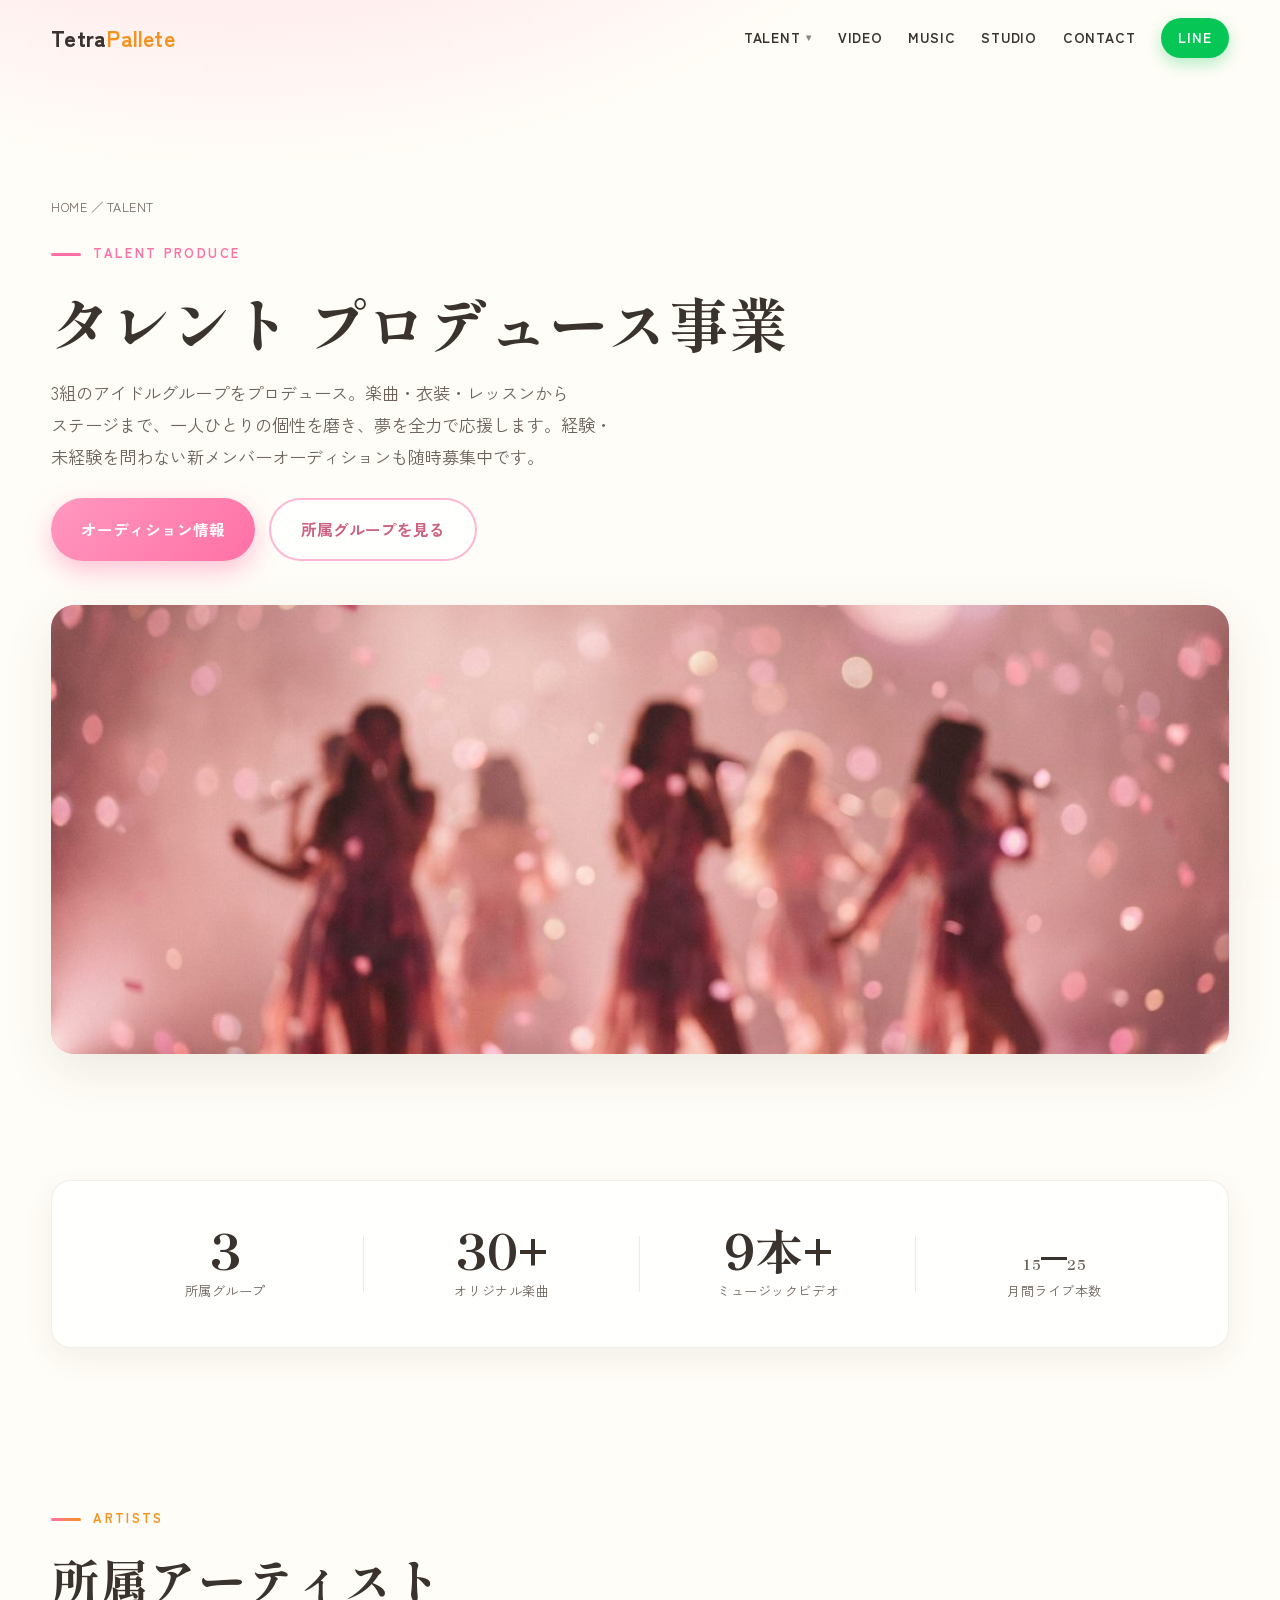
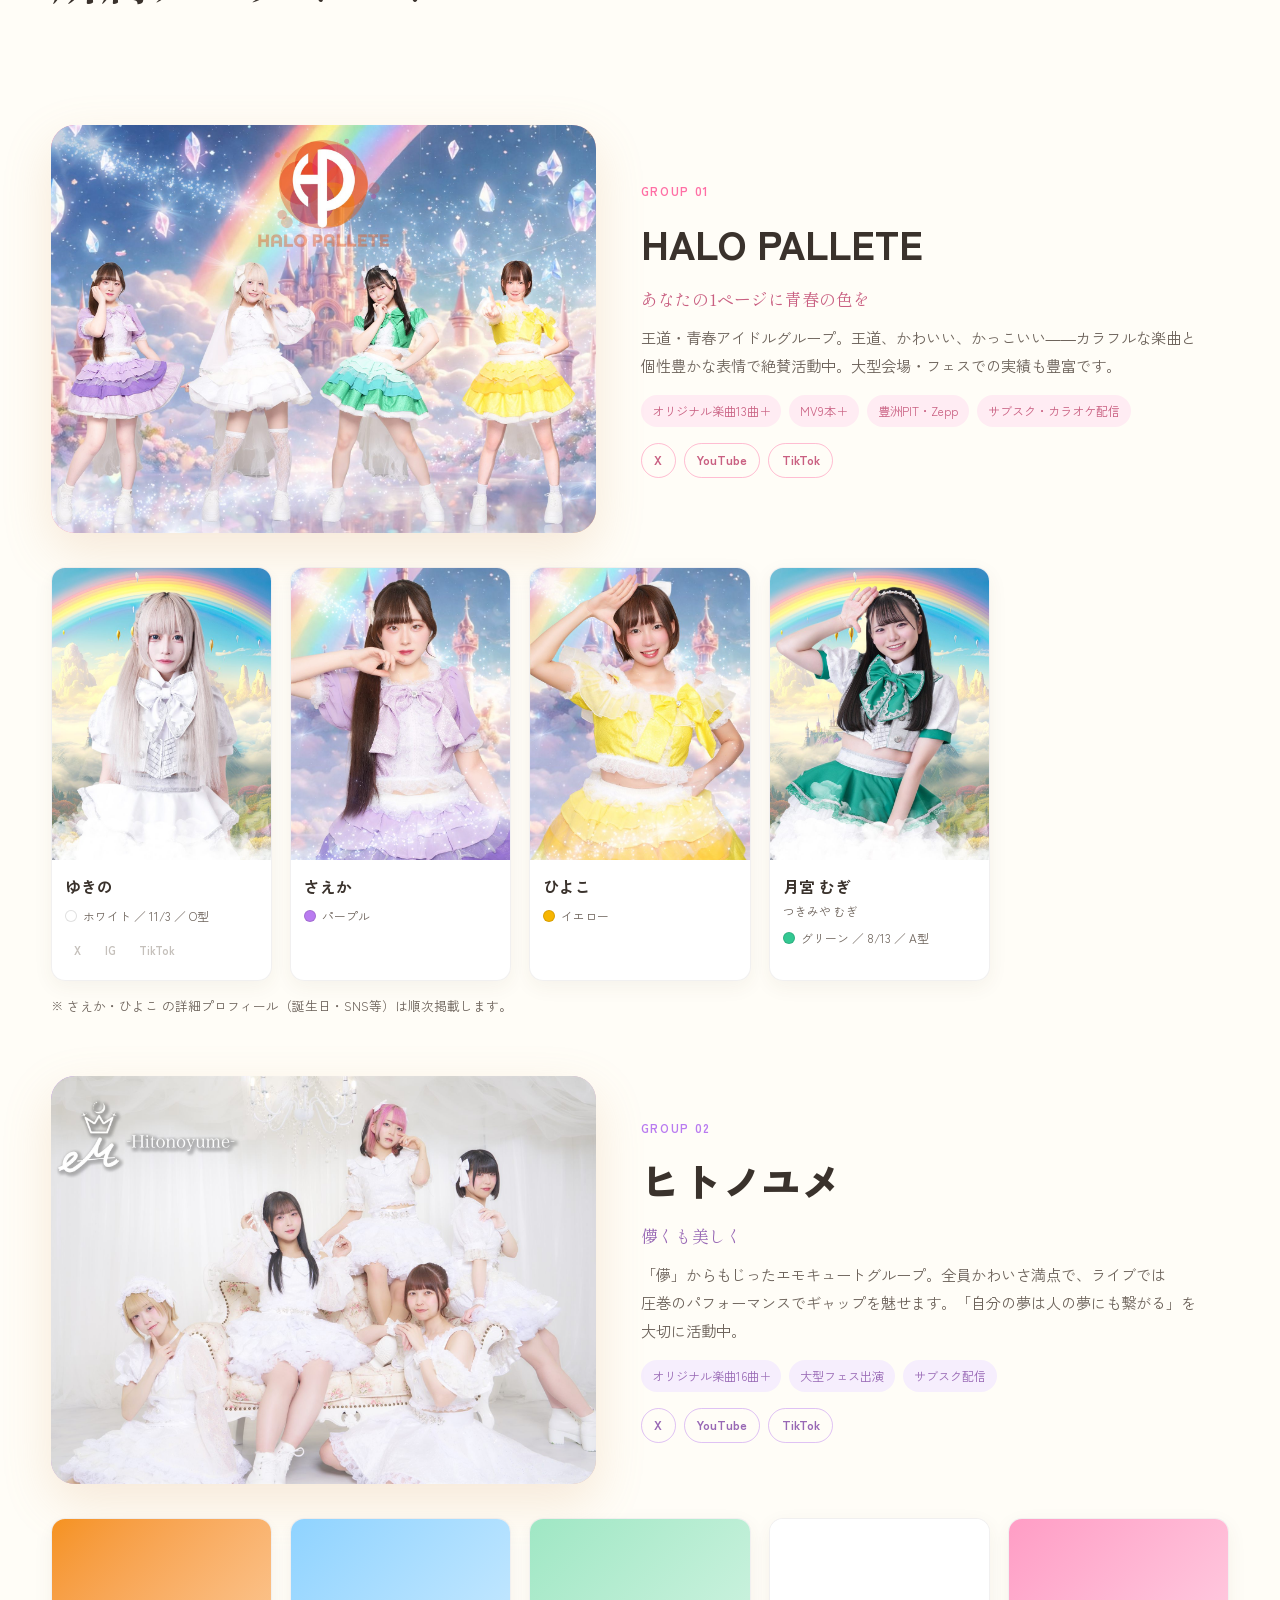
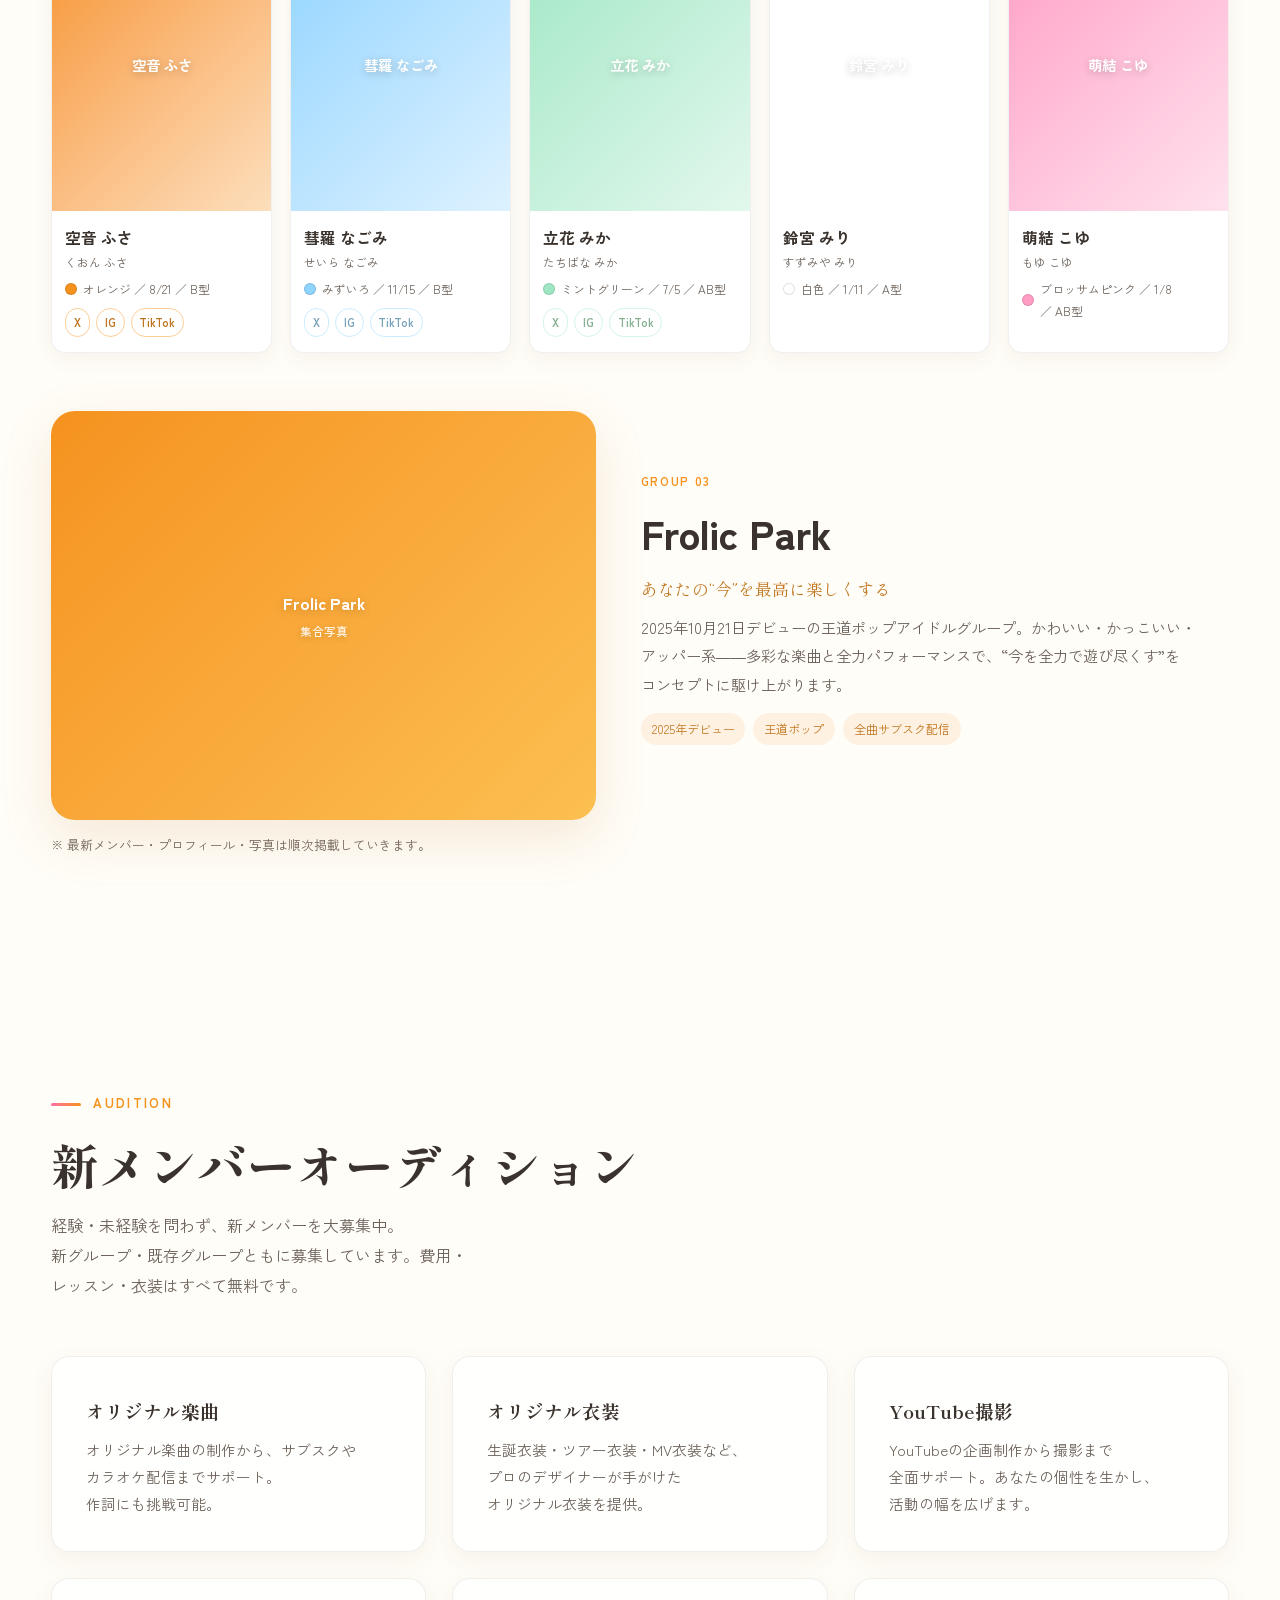
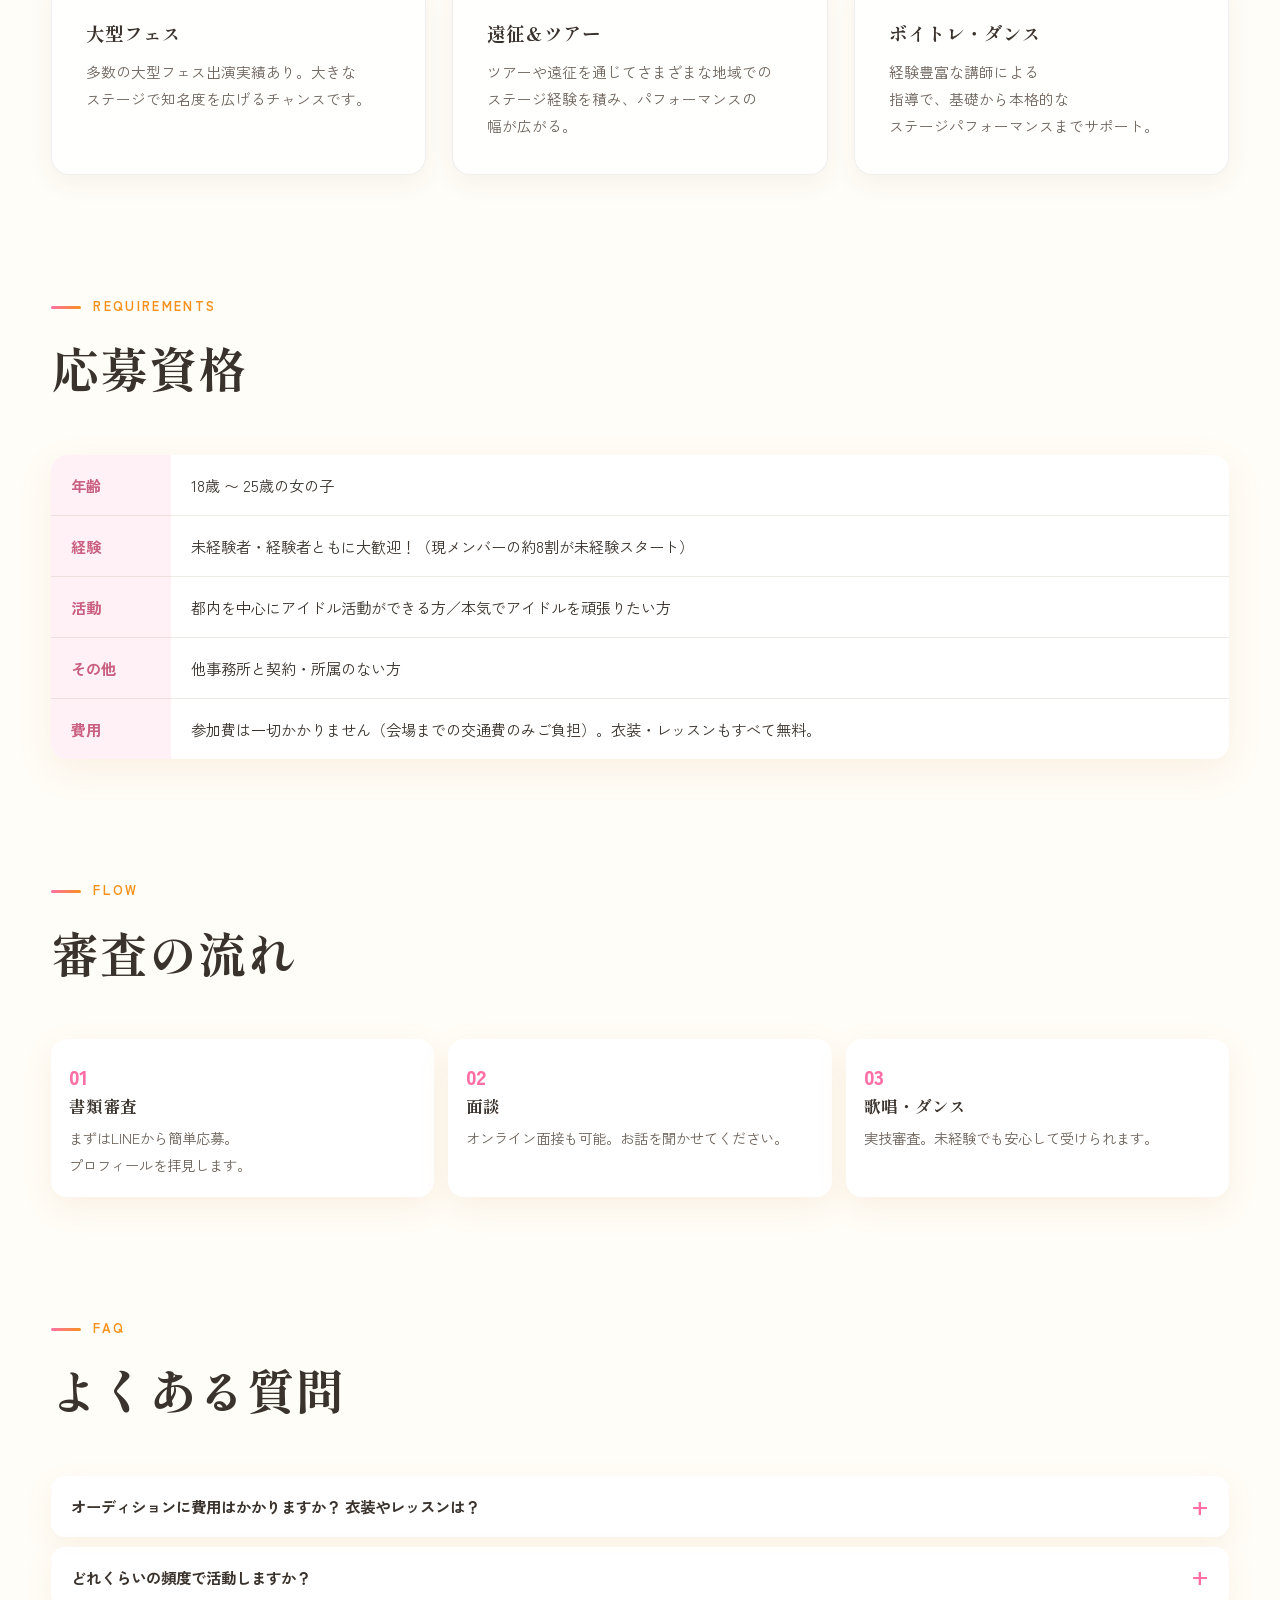
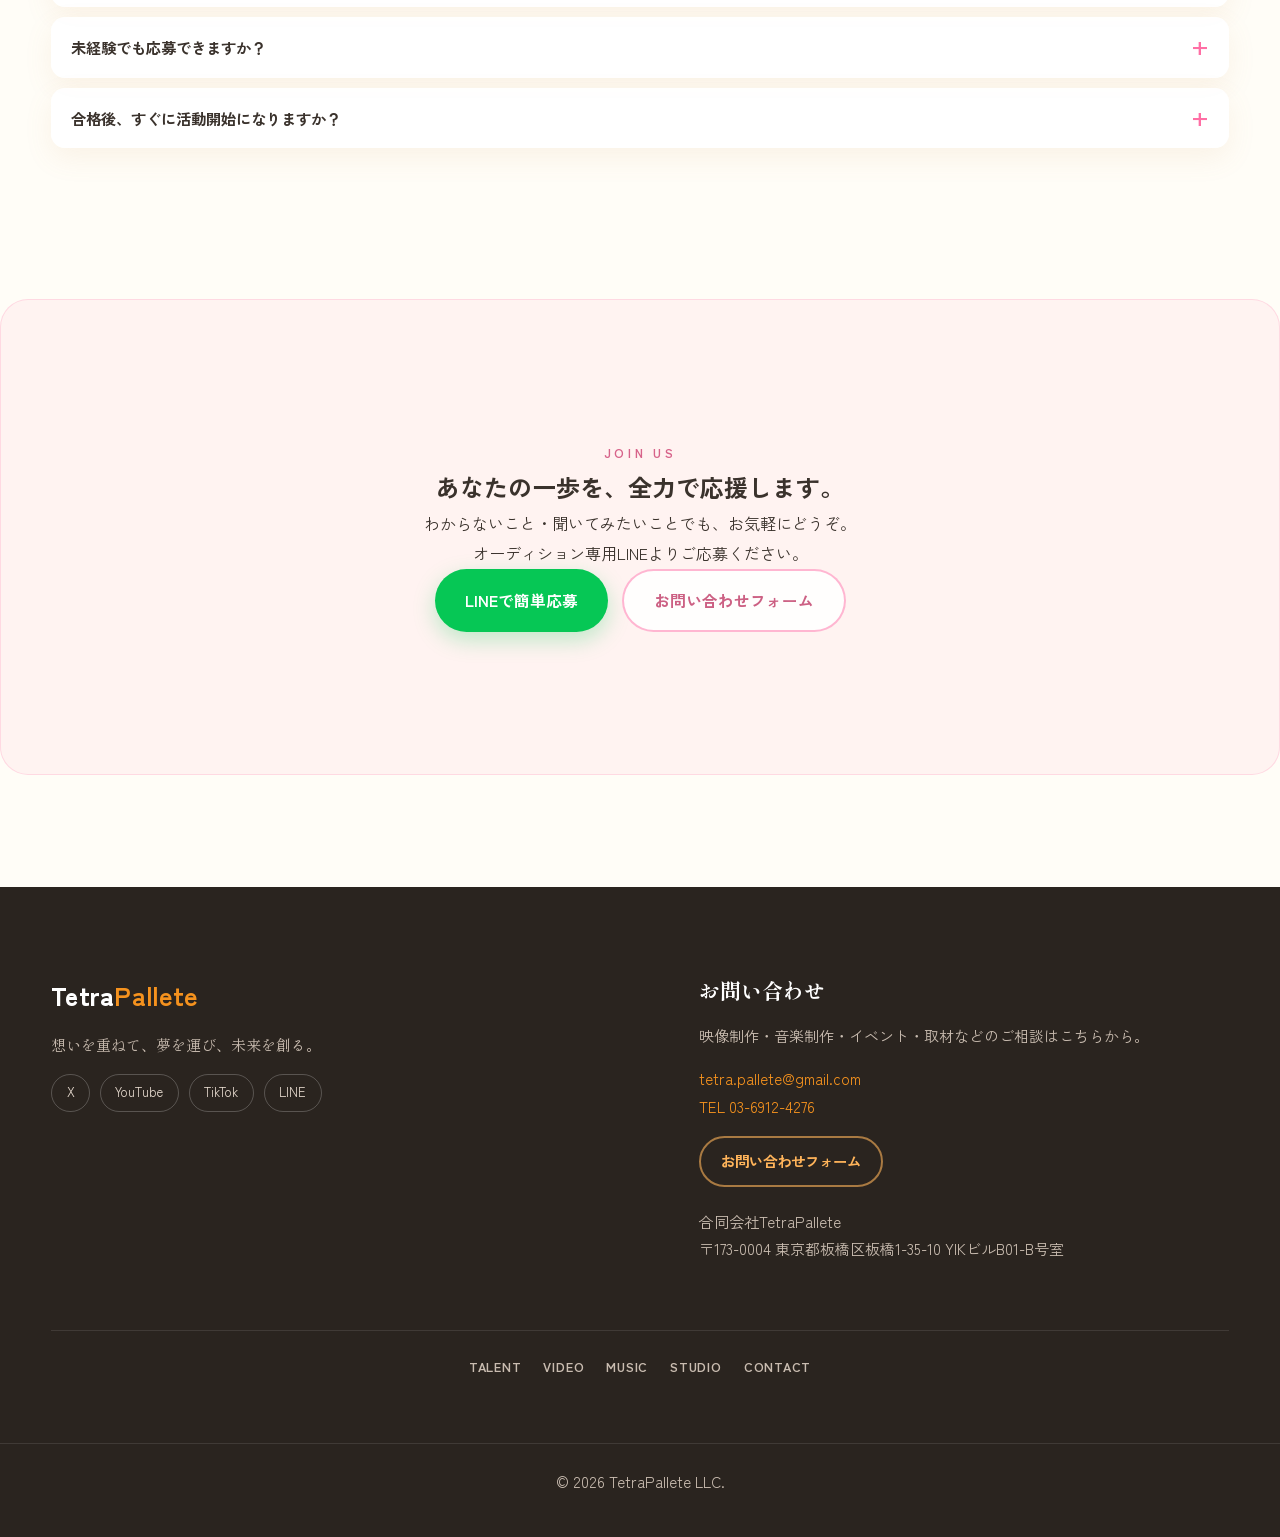
==== commit d9461eca: "4色の事業ハブ型へ全面リニューアル＋実写素材を配置 - TOPを4事業均等ハブ型に再構成（Hero→NEWS→4事業→会社概要→Contact） - 事業ページ新設: talent/video/mus" ====
--- a/artists.html
+++ b/artists.html
@@ -3,159 +3,13 @@
 <head>
 <meta charset="UTF-8">
 <meta name="viewport" content="width=device-width, initial-scale=1.0">
-<title>アーティスト｜合同会社TetraPallete（HALO PALLETE・ヒトノユメ・Frolic Park）</title>
-<meta name="description" content="合同会社TetraPalleteの所属アーティスト。HALO PALLETE・ヒトノユメ・Frolic Park、各グループのコンセプトとメンバープロフィールを紹介します。">
-<meta property="og:title" content="アーティスト｜合同会社TetraPallete">
-<meta property="og:description" content="HALO PALLETE・ヒトノユメ・Frolic Park。所属アーティストを紹介。">
-<meta property="og:type" content="website">
-<link rel="icon" href="assets/logo/favicon.svg" type="image/svg+xml">
-<link rel="preconnect" href="https://fonts.googleapis.com">
-<link rel="preconnect" href="https://fonts.gstatic.com" crossorigin>
-<link href="https://fonts.googleapis.com/css2?family=Outfit:wght@400;500;600;700&family=Shippori+Mincho:wght@500;600;700&family=Zen+Kaku+Gothic+New:wght@400;500;700&display=swap" rel="stylesheet">
-<link rel="stylesheet" href="css/style.css">
+<title>所属アーティスト｜合同会社TetraPallete</title>
+<meta name="robots" content="noindex">
+<link rel="canonical" href="talent.html">
+<meta http-equiv="refresh" content="0; url=talent.html">
+<script>location.replace('talent.html' + location.hash);</script>
 </head>
-<body id="top">
-
-<header class="site-header" id="siteHeader">
-  <div class="container header__inner">
-    <a class="logo" href="index.html" aria-label="TetraPallete ホーム">
-      <img class="logo__img" src="assets/logo/logo.svg" alt="合同会社TetraPallete" onerror="this.classList.add('is-missing')">
-      <span class="logo__fallback">Tetra&nbsp;Pallete<small>LLC.</small></span>
-    </a>
-    <nav class="nav" id="nav">
-      <a href="index.html#about">ABOUT</a>
-      <a href="artists.html" aria-current="page">ARTISTS</a>
-      <a href="movie.html">MOVIE</a>
-      <a href="audition.html">AUDITION</a>
-      <a href="contact.html">CONTACT</a>
-      <a class="btn-line" href="https://lin.ee/KdHDhzV" target="_blank" rel="noopener">LINE</a>
-    </nav>
-    <button class="nav-toggle" id="navToggle" aria-label="メニューを開く" aria-expanded="false"><span></span><span></span><span></span></button>
-  </div>
-</header>
-
-<section class="page-hero">
-  <div class="hero__blob hero__blob--1" aria-hidden="true"></div>
-  <div class="container page-hero__inner">
-    <p class="crumb"><a href="index.html">HOME</a> ／ ARTISTS</p>
-    <p class="page-hero__en">ARTISTS</p>
-    <h1 class="page-hero__title">所属アーティスト</h1>
-    <p class="page-hero__lead">個性も世界観もそれぞれ。TetraPalleteがプロデュースする3グループをご紹介します。</p>
-  </div>
-</section>
-
-<!-- HALO PALLETE -->
-<section class="section" id="halo">
-  <div class="container group-block">
-    <div class="group-head">
-      <div class="frame frame--artist" style="aspect-ratio:4/3">
-        <img src="assets/photos/halo-pallete.jpg" alt="HALO PALLETE" onerror="this.classList.add('is-missing')">
-        <span class="frame__label">HALO PALLETE 集合写真<small>assets/photos/halo-pallete.jpg</small></span>
-      </div>
-      <div>
-        <p class="page-hero__en">GROUP 01</p>
-        <h2 class="group-head__name">HALO PALLETE</h2>
-        <p class="group-head__concept">あなたの1ページに青春の色を</p>
-        <p class="group-head__desc">王道・青春アイドルグループ。王道、かわいい、かっこいい――カラフルな楽曲と個性豊かな表情で絶賛活動中。大型会場・フェスでの実績も豊富です。</p>
-        <div class="tagrow"><span>オリジナル楽曲13曲＋</span><span>MV9本＋</span><span>豊洲PIT・Zepp</span><span>サブスク・カラオケ配信</span></div>
-        <div class="artist__sns">
-          <a href="https://x.com/halopallete" target="_blank" rel="noopener">X</a>
-          <a href="https://www.youtube.com/@halopallete2347" target="_blank" rel="noopener">YouTube</a>
-          <a href="https://www.tiktok.com/@halopallete" target="_blank" rel="noopener">TikTok</a>
-        </div>
-      </div>
-    </div>
-    <div class="member-grid">
-      <article class="member"><div class="frame"><img src="assets/photos/members/halo-yukino.jpg" alt="ゆきの" onerror="this.classList.add('is-missing')"><span class="frame__label">ゆきの</span></div><div class="member__body"><p class="member__name">ゆきの</p><p class="member__meta"><span class="member__color" style="background:#fff"></span>ホワイト ／ 11月3日 ／ O型</p><div class="member__sns"><a href="https://x.com/HLPL_yukino" target="_blank" rel="noopener">X</a><a href="https://www.instagram.com/yukino.113/" target="_blank" rel="noopener">IG</a><a href="https://www.tiktok.com/@hlpl_yukino" target="_blank" rel="noopener">TikTok</a></div></div></article>
-      <article class="member"><div class="frame"><img src="assets/photos/members/halo-suunon.jpg" alt="すーのん" onerror="this.classList.add('is-missing')"><span class="frame__label">すーのん</span></div><div class="member__body"><p class="member__name">すーのん</p><div class="member__sns"><a href="https://x.com/HLPL_suunon" target="_blank" rel="noopener">X</a></div></div></article>
-      <article class="member"><div class="frame"><img src="assets/photos/members/halo-miku.jpg" alt="相原みく" onerror="this.classList.add('is-missing')"><span class="frame__label">相原みく</span></div><div class="member__body"><p class="member__name">相原 みく</p><div class="member__sns"><a href="https://x.com/HLPL_miku" target="_blank" rel="noopener">X</a></div></div></article>
-      <article class="member"><div class="frame"><img src="assets/photos/members/halo-yumo.jpg" alt="彩瀬ゆも" onerror="this.classList.add('is-missing')"><span class="frame__label">彩瀬ゆも</span></div><div class="member__body"><p class="member__name">彩瀬 ゆも</p><div class="member__sns"><a href="https://x.com/HLPL_yumo" target="_blank" rel="noopener">X</a></div></div></article>
-      <article class="member"><div class="frame"><img src="assets/photos/members/halo-akari.jpg" alt="鈴木あかり" onerror="this.classList.add('is-missing')"><span class="frame__label">鈴木あかり</span></div><div class="member__body"><p class="member__name">鈴木 あかり</p><div class="member__sns"><a href="https://x.com/HLPL_akari" target="_blank" rel="noopener">X</a></div></div></article>
-    </div>
-    <p class="cform__note">※ メンバーの写真・プロフィールは順次掲載していきます（写真は <code>assets/photos/members/</code> に差し込み可）。</p>
-  </div>
-</section>
-
-<!-- ヒトノユメ -->
-<section class="section section--tint" id="hitonoyume">
-  <div class="container group-block">
-    <div class="group-head">
-      <div class="frame frame--artist" style="aspect-ratio:4/3">
-        <img src="assets/photos/hitonoyume.jpg" alt="ヒトノユメ" onerror="this.classList.add('is-missing')">
-        <span class="frame__label">ヒトノユメ 集合写真<small>assets/photos/hitonoyume.jpg</small></span>
-      </div>
-      <div>
-        <p class="page-hero__en">GROUP 02</p>
-        <h2 class="group-head__name">ヒトノユメ</h2>
-        <p class="group-head__concept">儚くも美しく</p>
-        <p class="group-head__desc">「儚」からもじったエモキュートグループ。全員かわいさ満点で、ライブでは圧巻のパフォーマンスでギャップを魅せます。「自分の夢は人の夢にも繋がる」を大切に活動中。</p>
-        <div class="tagrow"><span>オリジナル楽曲16曲＋</span><span>大型フェス出演</span><span>サブスク配信</span></div>
-        <div class="artist__sns">
-          <a href="https://x.com/Hitonoyume_info" target="_blank" rel="noopener">X</a>
-          <a href="https://www.youtube.com/@Hitonoyume" target="_blank" rel="noopener">YouTube</a>
-          <a href="https://www.tiktok.com/@hitonoyume" target="_blank" rel="noopener">TikTok</a>
-        </div>
-      </div>
-    </div>
-    <div class="member-grid">
-      <article class="member"><div class="frame"><img src="assets/photos/members/hito-fusa.jpg" alt="空音ふさ" onerror="this.classList.add('is-missing')"><span class="frame__label">空音 ふさ</span></div><div class="member__body"><p class="member__name">空音 ふさ</p><p class="member__kana">くおん ふさ</p><p class="member__meta"><span class="member__color" style="background:#F5921E"></span>オレンジ ／ 8月21日 ／ B型</p><div class="member__sns"><a href="https://x.com/hitonoyume_fusa" target="_blank" rel="noopener">X</a><a href="https://www.instagram.com/hitonoyume_fusa/" target="_blank" rel="noopener">IG</a><a href="https://www.tiktok.com/@hitonoyume_fusa" target="_blank" rel="noopener">TikTok</a></div></div></article>
-      <article class="member"><div class="frame"><img src="assets/photos/members/hito-nagomi.jpg" alt="彗羅なごみ" onerror="this.classList.add('is-missing')"><span class="frame__label">彗羅 なごみ</span></div><div class="member__body"><p class="member__name">彗羅 なごみ</p><p class="member__kana">せいら なごみ</p><p class="member__meta"><span class="member__color" style="background:#8FD3FF"></span>みずいろ ／ 11月15日 ／ B型</p><div class="member__sns"><a href="https://x.com/hitonoyume_Nago" target="_blank" rel="noopener">X</a><a href="https://www.instagram.com/hitonoyume_nagomi" target="_blank" rel="noopener">IG</a><a href="https://www.tiktok.com/@hitonoyume_nagomi" target="_blank" rel="noopener">TikTok</a></div></div></article>
-      <article class="member"><div class="frame"><img src="assets/photos/members/hito-mika.jpg" alt="立花みか" onerror="this.classList.add('is-missing')"><span class="frame__label">立花 みか</span></div><div class="member__body"><p class="member__name">立花 みか</p><p class="member__kana">たちばな みか</p><p class="member__meta"><span class="member__color" style="background:#9FE7C4"></span>ミントグリーン ／ 7月5日 ／ AB型</p><div class="member__sns"><a href="https://x.com/hitonoyume_mika" target="_blank" rel="noopener">X</a><a href="https://www.instagram.com/mika__tachibana/" target="_blank" rel="noopener">IG</a><a href="https://www.tiktok.com/@mika__tachibana" target="_blank" rel="noopener">TikTok</a></div></div></article>
-      <article class="member"><div class="frame"><img src="assets/photos/members/hito-miri.jpg" alt="鈴宮みり" onerror="this.classList.add('is-missing')"><span class="frame__label">鈴宮 みり</span></div><div class="member__body"><p class="member__name">鈴宮 みり</p><p class="member__kana">すずみや みり</p><p class="member__meta"><span class="member__color" style="background:#fff"></span>白色 ／ 1月11日 ／ A型</p></div></article>
-      <article class="member"><div class="frame"><img src="assets/photos/members/hito-koyu.jpg" alt="萌結こゆ" onerror="this.classList.add('is-missing')"><span class="frame__label">萌結 こゆ</span></div><div class="member__body"><p class="member__name">萌結 こゆ</p><p class="member__kana">もゆ こゆ</p><p class="member__meta"><span class="member__color" style="background:#FF9DC5"></span>ブロッサムピンク ／ 1月8日 ／ AB型</p></div></article>
-    </div>
-  </div>
-</section>
-
-<!-- Frolic Park -->
-<section class="section" id="frolic">
-  <div class="container group-block">
-    <div class="group-head">
-      <div class="frame frame--artist" style="aspect-ratio:4/3">
-        <img src="assets/photos/frolic-park.jpg" alt="Frolic Park" onerror="this.classList.add('is-missing')">
-        <span class="frame__label">Frolic Park 集合写真<small>assets/photos/frolic-park.jpg</small></span>
-      </div>
-      <div>
-        <p class="page-hero__en">GROUP 03</p>
-        <h2 class="group-head__name">Frolic Park</h2>
-        <p class="group-head__concept">あなたの“今”を最高に楽しくする</p>
-        <p class="group-head__desc">2025年10月21日デビューの王道ポップアイドルグループ。かわいい・かっこいい・アッパー系――多彩な楽曲と全力パフォーマンスで、“今を全力で遊び尽くす”をコンセプトに駆け上がります。</p>
-        <div class="tagrow"><span>2025年デビュー</span><span>王道ポップ</span><span>全曲サブスク配信</span></div>
-      </div>
-    </div>
-    <div class="member-grid">
-      <article class="member"><div class="frame"><img src="assets/photos/members/frolic-mugi.jpg" alt="月宮むぎ" onerror="this.classList.add('is-missing')"><span class="frame__label">月宮 むぎ</span></div><div class="member__body"><p class="member__name">月宮 むぎ</p><p class="member__kana">つきみや むぎ</p><p class="member__meta"><span class="member__color" style="background:#fff"></span>白色 ／ 8月13日 ／ A型</p></div></article>
-    </div>
-    <p class="cform__note">※ 最新メンバー・プロフィール・写真は順次掲載していきます。</p>
-  </div>
-</section>
-
-<footer class="footer">
-  <div class="container footer__grid">
-    <div class="footer__brand">
-      <a class="logo logo--footer" href="index.html" aria-label="TetraPallete">
-        <img class="logo__img" src="assets/logo/logo.svg" alt="合同会社TetraPallete" onerror="this.classList.add('is-missing')">
-        <span class="logo__fallback">Tetra&nbsp;Pallete<small>LLC.</small></span>
-      </a>
-      <p class="footer__tagline">想いを重ねて、夢を運び、未来を創る。</p>
-      <div class="footer__sns">
-        <a href="https://x.com/halopallete" target="_blank" rel="noopener">X</a>
-        <a href="https://www.youtube.com/@halopallete2347" target="_blank" rel="noopener">YouTube</a>
-        <a href="https://www.tiktok.com/@halopallete" target="_blank" rel="noopener">TikTok</a>
-        <a href="https://lin.ee/KdHDhzV" target="_blank" rel="noopener">LINE</a>
-      </div>
-    </div>
-    <div class="footer__contact">
-      <h3>お問い合わせ</h3>
-      <p>映像制作・イベント・取材などのご相談はこちらから。</p>
-      <p class="footer__line"><a href="mailto:tetra.pallete@gmail.com">tetra.pallete@gmail.com</a><br><a href="tel:0369124276">TEL 03-6912-4276</a></p>
-      <a class="btn btn--ghost btn--sm" href="contact.html">お問い合わせフォーム</a>
-      <p class="footer__company">合同会社TetraPallete<br>〒173-0004 東京都板橋区板橋1-35-10 YIKビルB01-B号室</p>
-    </div>
-  </div>
-  <p class="footer__copy">© <span id="year"></span> TetraPallete LLC.</p>
-</footer>
-
-<script src="js/main.js"></script>
+<body>
+<p style="font-family:sans-serif;padding:24px">このページは <a href="talent.html">タレントプロデュース事業（talent.html）</a> に移動しました。自動で移動しない場合はリンクをクリックしてください。</p>
 </body>
 </html>
